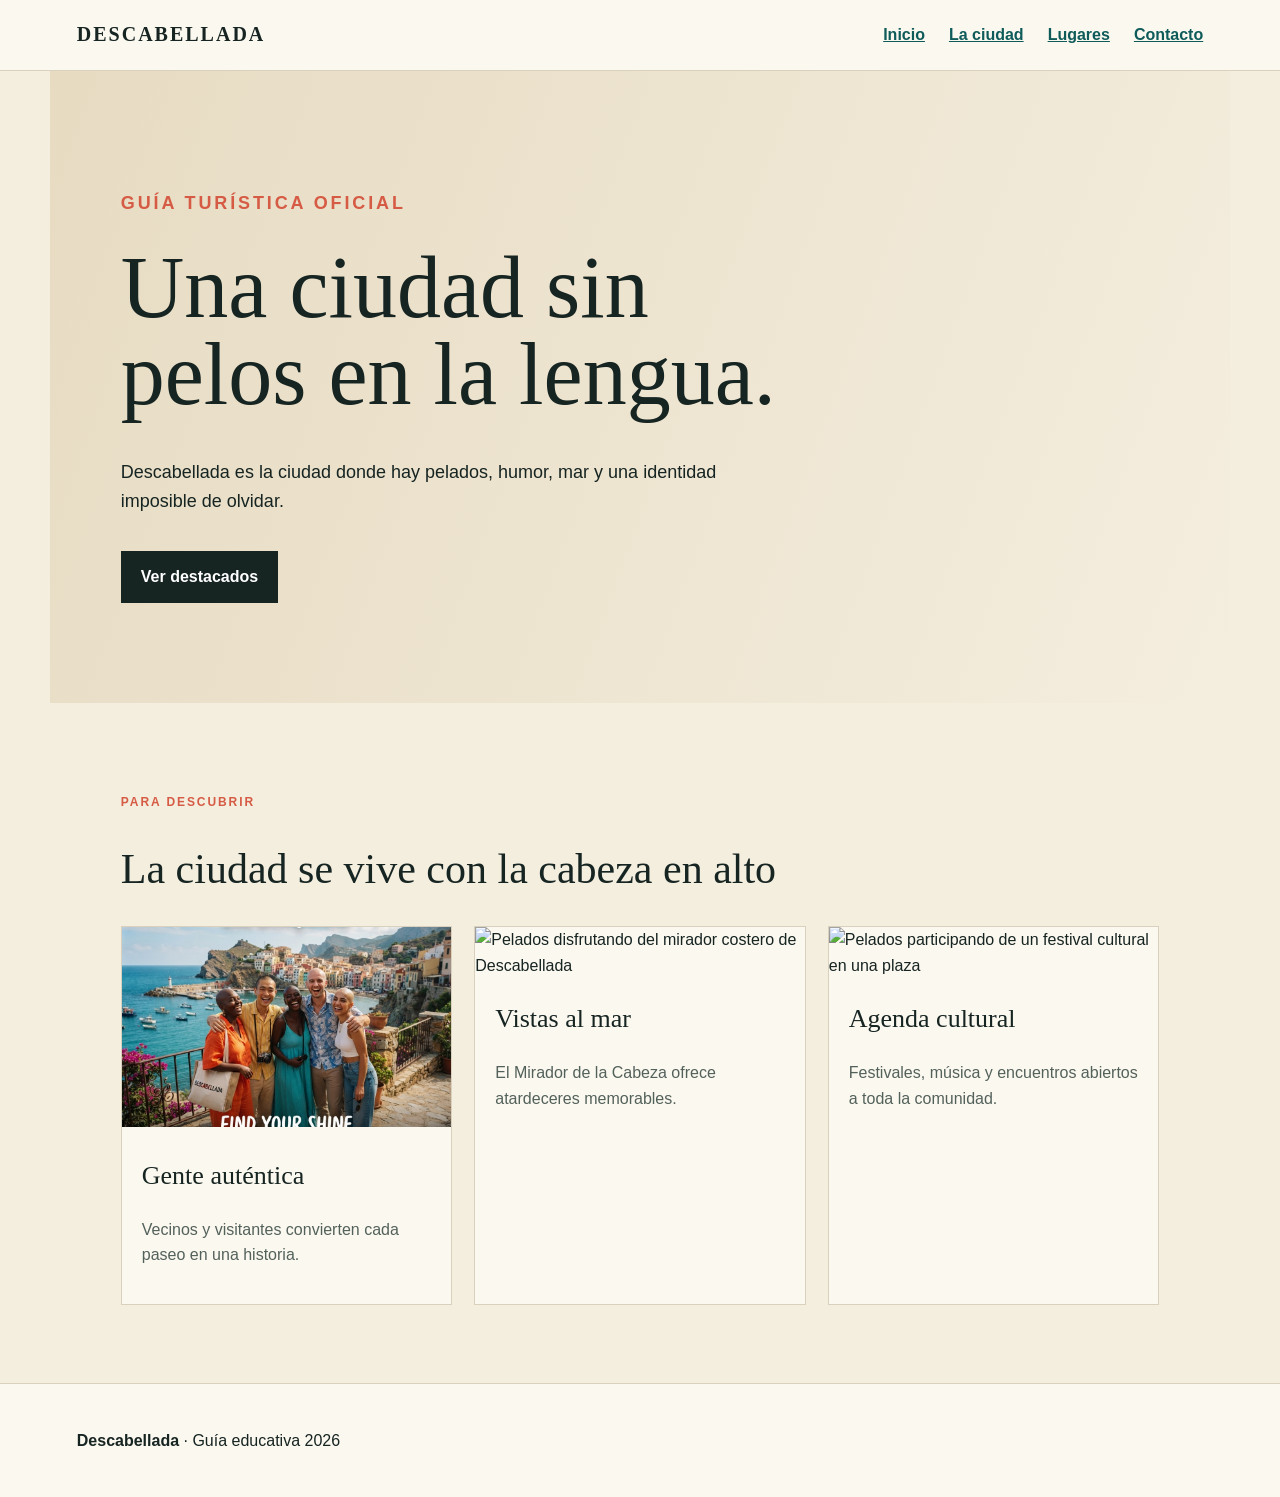
==== Nueva carpeta (4)/index.html @ 15f43d88 "Add files via upload" ====
<!DOCTYPE html>
<html lang="es">
<head>
  <meta charset="UTF-8">
  <meta name="viewport" content="width=device-width, initial-scale=1.0">
  <title>Descabellada | Inicio</title>
  <link rel="stylesheet" href="CSS/styles.css">
</head>
<body>
  <header>
    <a class="brand" href="index.html">DESCABELLADA</a>
    <nav aria-label="Navegación principal">
      <a href="index.html">Inicio</a>
      <a href="ciudad.html">La ciudad</a>
      <a href="lugares.html">Lugares</a>
      <a href="contacto.html">Contacto</a>
    </nav>
  </header>
  <main>
    <section class="hero">
      <p class="eyebrow">Guía turística oficial</p>
      <h1>Una ciudad sin pelos en la lengua.</h1>
      <p>Descabellada es la ciudad donde hay pelados, humor, mar y una identidad imposible de olvidar.</p>
      <a class="button" href="#destacados">Ver destacados</a>
    </section>
    <section id="destacados" class="section">
      <p class="eyebrow">Para descubrir</p>
      <h2>La ciudad se vive con la cabeza en alto</h2>
      <div class="grid">
        <article>
          <img src="IMG/pelados-descabellada.png" alt="Grupo de pelados jóvenes celebrando en Descabellada">
          <h3>Gente auténtica</h3>
          <p>Vecinos y visitantes convierten cada paseo en una historia.</p>
        </article>
        <article>
          <img src="IMG/mirador-descabellada.png" alt="Pelados disfrutando del mirador costero de Descabellada">
          <h3>Vistas al mar</h3>
          <p>El Mirador de la Cabeza ofrece atardeceres memorables.</p>
        </article>
        <article>
          <img src="IMG/plaza-descabellada.png" alt="Pelados participando de un festival cultural en una plaza">
          <h3>Agenda cultural</h3>
          <p>Festivales, música y encuentros abiertos a toda la comunidad.</p>
        </article>
      </div>
    </section>
  </main>
  <footer>
    <p><strong>Descabellada</strong> · Guía educativa 2026</p>
  </footer>
</body>
</html>
---- Nueva carpeta (4)/CSS/styles.css ----
:root {
  --ink: #162422;
  --sea: #0e5b5a;
  --coral: #d65b45;
  --sand: #f4eedf;
  --line: #d9d0bd;
}

* {
  box-sizing: border-box;
}

body {
  margin: 0;
  background: var(--sand);
  color: var(--ink);
  font-family: Arial, sans-serif;
  line-height: 1.6;
}

header {
  display: flex;
  justify-content: space-between;
  align-items: center;
  gap: 24px;
  padding: 22px 6%;
  border-bottom: 1px solid var(--line);
  background: #fbf8ef;
}

.brand {
  color: var(--ink);
  font: 700 20px Georgia, serif;
  letter-spacing: .1em;
  text-decoration: none;
}

nav {
  display: flex;
  flex-wrap: wrap;
  gap: 24px;
}

nav a,
footer a,
a {
  color: var(--sea);
  font-weight: 700;
}

main {
  max-width: 1180px;
  margin: auto;
}

.hero {
  display: flex;
  flex-direction: column;
  align-items: flex-start;
  justify-content: center;
  min-height: 440px;
  padding: 100px 6%;
  background: linear-gradient(110deg, #e7dbc2, #f4eedf);
}

.hero.compact {
  min-height: 320px;
}

.eyebrow {
  color: var(--coral);
  font-size: 12px;
  font-weight: 800;
  letter-spacing: .16em;
  text-transform: uppercase;
}

.hero h1 {
  max-width: 720px;
  margin: 10px 0 22px;
  font: 400 clamp(42px, 7vw, 88px) / .98 Georgia, serif;
}

.hero p {
  max-width: 600px;
  font-size: 18px;
}

.button {
  display: inline-block;
  margin-top: 18px;
  padding: 13px 20px;
  background: var(--ink);
  color: #fff;
  text-decoration: none;
}

.section {
  padding: 78px 6%;
}

.section h2 {
  font: 400 42px / 1.05 Georgia, serif;
}

.grid {
  display: grid;
  grid-template-columns: repeat(3, 1fr);
  gap: 22px;
}

.grid article {
  padding-bottom: 20px;
  border: 1px solid var(--line);
  background: #fbf8ef;
}

.grid article img {
  width: 100%;
  height: 200px;
  object-fit: cover;
}

.grid article h2,
.grid article h3,
.grid article p {
  margin-right: 20px;
  margin-left: 20px;
}

.grid article h3 {
  font: 400 26px Georgia, serif;
}

.grid article p {
  color: #53615b;
}

.two-col,
.callout,
.contact {
  display: grid;
  grid-template-columns: 1fr 1fr;
  align-items: center;
  gap: 60px;
}

.two-col img,
.callout img,
.contact img {
  width: 100%;
  max-height: 380px;
  object-fit: cover;
}

.facts {
  background: #e8ddc6;
}

.facts dl {
  display: grid;
  grid-template-columns: 1fr 2fr;
  max-width: 500px;
}

.facts dt,
.facts dd {
  padding: 10px 0;
  border-bottom: 1px solid var(--line);
}

.facts dt {
  font-weight: 700;
}

.facts dd {
  margin: 0;
}

.callout {
  border-top: 1px solid var(--line);
}

address {
  margin: 24px 0;
  font-style: normal;
}

footer {
  padding: 28px 6%;
  border-top: 1px solid var(--line);
  background: #fbf8ef;
}

@media (max-width: 760px) {
  header,
  .two-col,
  .callout,
  .contact {
    align-items: flex-start;
    flex-direction: column;
    grid-template-columns: 1fr;
  }

  .grid {
    grid-template-columns: 1fr;
  }

  nav {
    gap: 12px;
  }
}
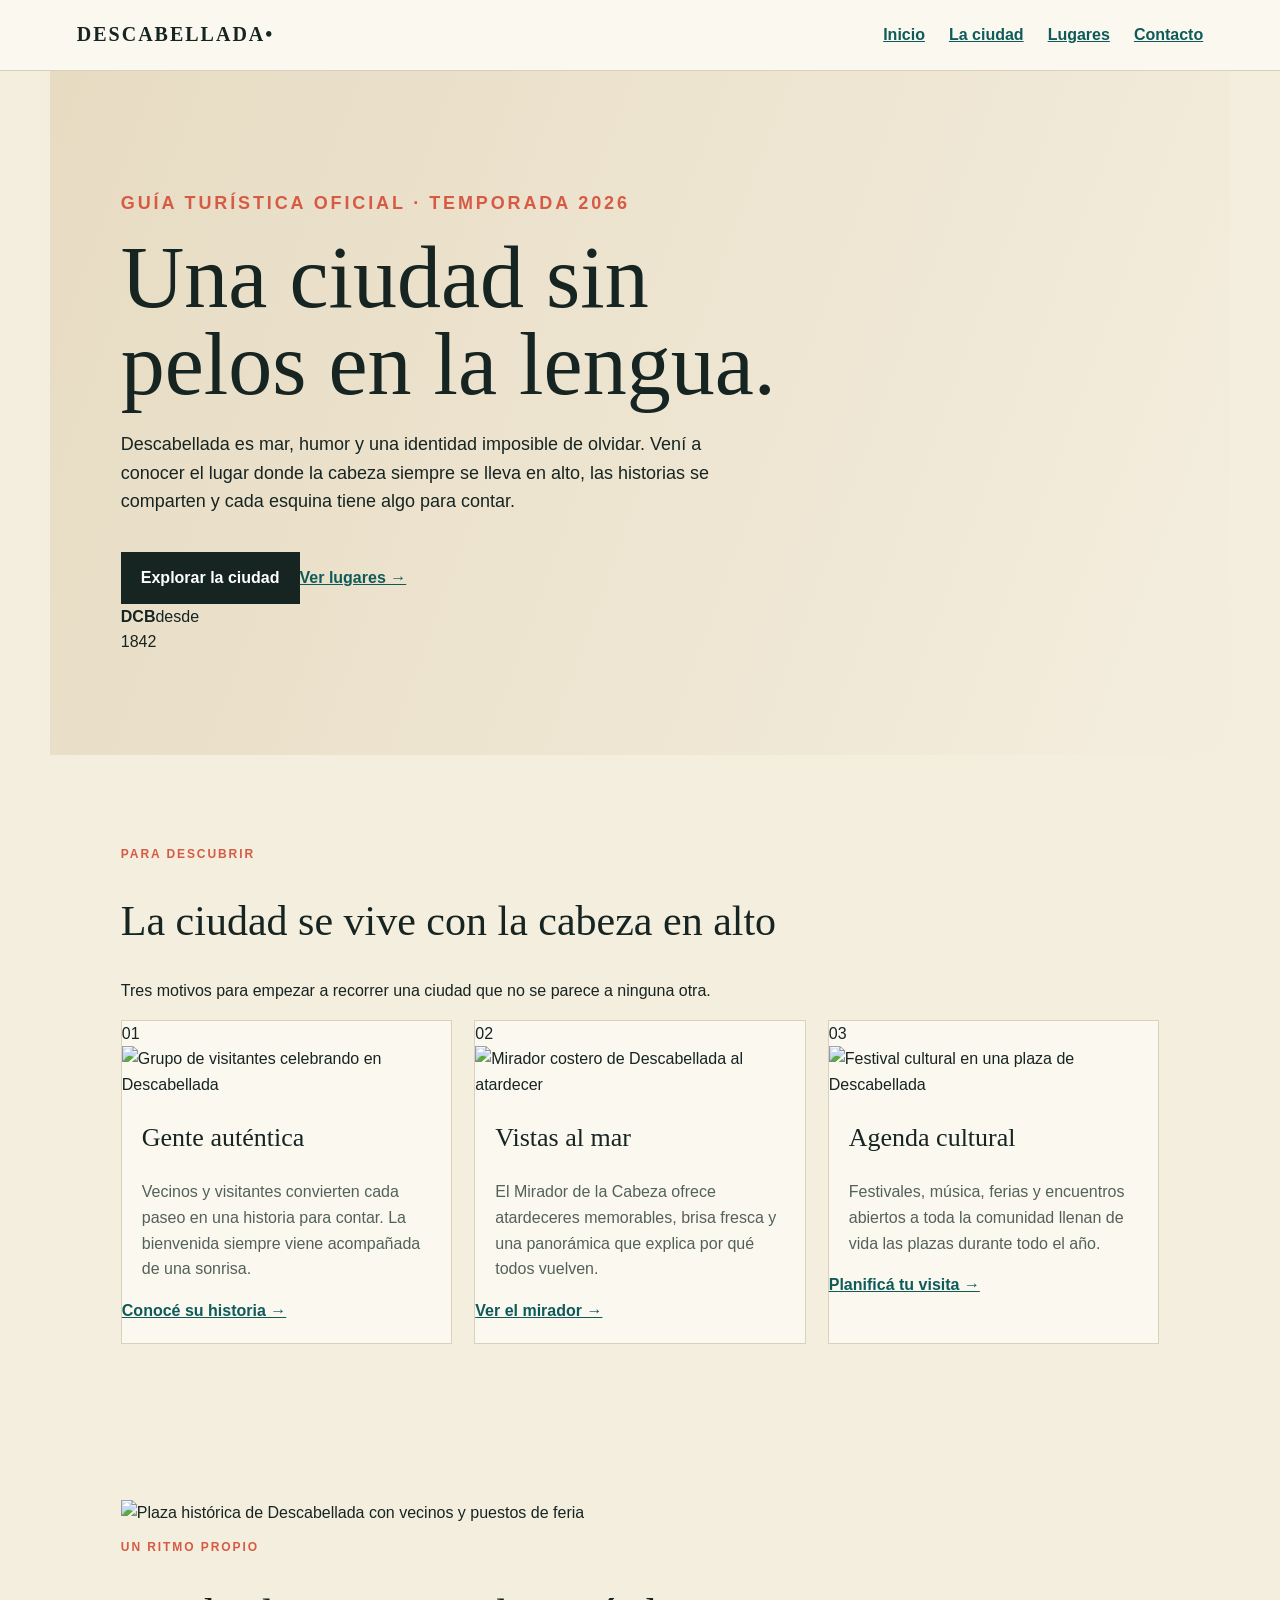
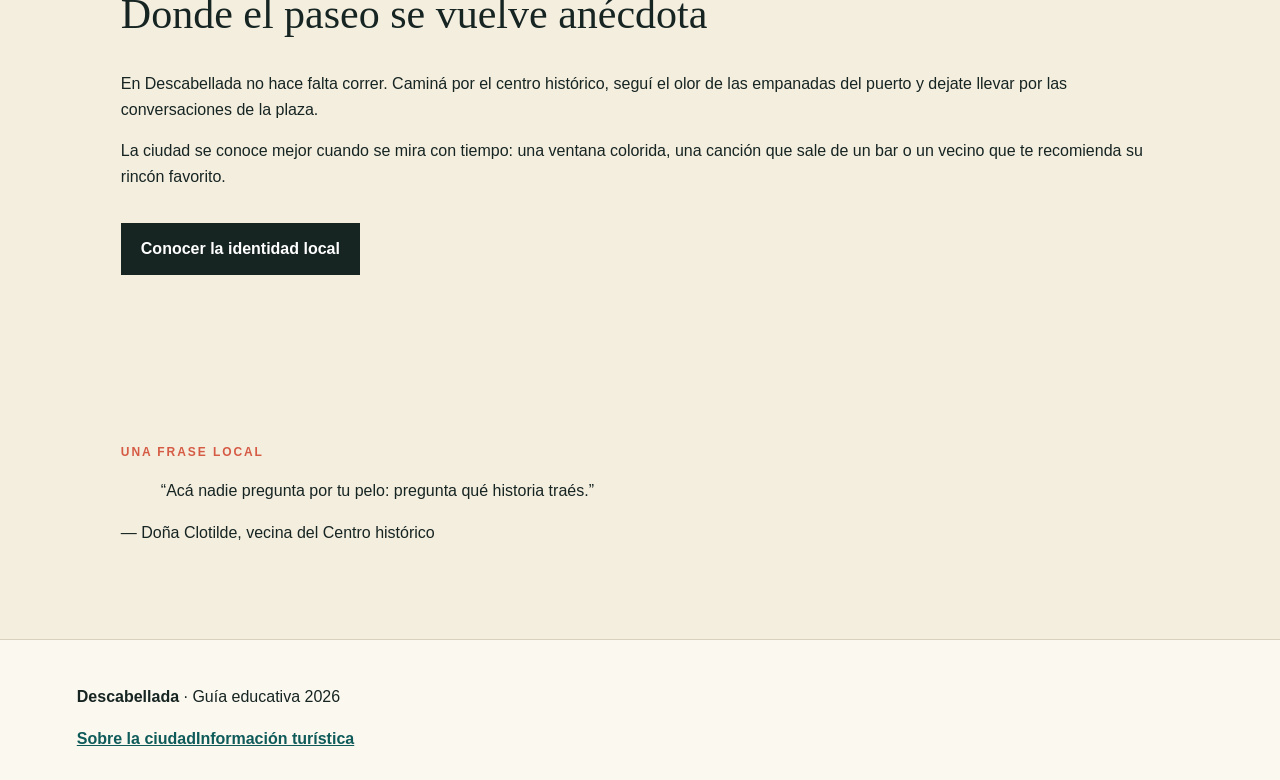
==== commit 4bc6df16: "cambie la estructura" ====
--- a/Nueva carpeta (4)/index.html
+++ b/Nueva carpeta (4)/index.html
@@ -1,52 +1,133 @@
 <!DOCTYPE html>
 <html lang="es">
-<head>
-  <meta charset="UTF-8">
-  <meta name="viewport" content="width=device-width, initial-scale=1.0">
-  <title>Descabellada | Inicio</title>
-  <link rel="stylesheet" href="CSS/styles.css">
-</head>
-<body>
-  <header>
-    <a class="brand" href="index.html">DESCABELLADA</a>
-    <nav aria-label="Navegación principal">
-      <a href="index.html">Inicio</a>
-      <a href="ciudad.html">La ciudad</a>
-      <a href="lugares.html">Lugares</a>
-      <a href="contacto.html">Contacto</a>
-    </nav>
-  </header>
-  <main>
-    <section class="hero">
-      <p class="eyebrow">Guía turística oficial</p>
-      <h1>Una ciudad sin pelos en la lengua.</h1>
-      <p>Descabellada es la ciudad donde hay pelados, humor, mar y una identidad imposible de olvidar.</p>
-      <a class="button" href="#destacados">Ver destacados</a>
-    </section>
-    <section id="destacados" class="section">
-      <p class="eyebrow">Para descubrir</p>
-      <h2>La ciudad se vive con la cabeza en alto</h2>
-      <div class="grid">
-        <article>
-          <img src="IMG/pelados-descabellada.png" alt="Grupo de pelados jóvenes celebrando en Descabellada">
-          <h3>Gente auténtica</h3>
-          <p>Vecinos y visitantes convierten cada paseo en una historia.</p>
-        </article>
-        <article>
-          <img src="IMG/mirador-descabellada.png" alt="Pelados disfrutando del mirador costero de Descabellada">
-          <h3>Vistas al mar</h3>
-          <p>El Mirador de la Cabeza ofrece atardeceres memorables.</p>
-        </article>
-        <article>
-          <img src="IMG/plaza-descabellada.png" alt="Pelados participando de un festival cultural en una plaza">
-          <h3>Agenda cultural</h3>
-          <p>Festivales, música y encuentros abiertos a toda la comunidad.</p>
-        </article>
+  <head>
+    <meta charset="UTF-8" />
+    <meta name="viewport" content="width=device-width, initial-scale=1.0" />
+    <meta
+      name="description"
+      content="Guía turística de Descabellada: una ciudad costera con humor, mar y mucha personalidad."
+    />
+    <title>Descabellada | Inicio</title>
+    <link rel="stylesheet" href="CSS/styles.css" />
+  </head>
+  <body>
+    <header>
+      <a class="brand" href="index.html">DESCABELLADA<span>•</span></a>
+      <nav aria-label="Navegación principal">
+        <a class="active" href="index.html">Inicio</a
+        ><a href="ciudad.html">La ciudad</a><a href="lugares.html">Lugares</a
+        ><a href="contacto.html">Contacto</a>
+      </nav>
+    </header>
+    <main>
+      <section class="hero home-hero">
+        <div class="hero-copy">
+          <p class="eyebrow">Guía turística oficial · Temporada 2026</p>
+          <h1>Una ciudad sin pelos en la lengua.</h1>
+          <p>
+            Descabellada es mar, humor y una identidad imposible de olvidar.
+            Vení a conocer el lugar donde la cabeza siempre se lleva en alto,
+            las historias se comparten y cada esquina tiene algo para contar.
+          </p>
+          <div class="hero-actions">
+            <a class="button" href="#destacados">Explorar la ciudad</a
+            ><a class="text-link" href="lugares.html">Ver lugares →</a>
+          </div>
+        </div>
+        <div class="hero-stamp" aria-label="Sello de la ciudad">
+          <strong>DCB</strong><span>desde<br />1842</span>
+        </div>
+      </section>
+      <section id="destacados" class="section intro-section">
+        <div class="section-heading">
+          <div>
+            <p class="eyebrow">Para descubrir</p>
+            <h2>La ciudad se vive con la cabeza en alto</h2>
+          </div>
+          <p class="section-note">
+            Tres motivos para empezar a recorrer una ciudad que no se parece a
+            ninguna otra.
+          </p>
+        </div>
+        <div class="grid feature-grid">
+          <article>
+            <div class="card-number">01</div>
+            <img
+              src="IMG/base.jpg"
+              alt="Grupo de visitantes celebrando en Descabellada"
+            />
+            <h3>Gente auténtica</h3>
+            <p>
+              Vecinos y visitantes convierten cada paseo en una historia para
+              contar. La bienvenida siempre viene acompañada de una sonrisa.
+            </p>
+            <a class="card-link" href="ciudad.html">Conocé su historia →</a>
+          </article>
+          <article>
+            <div class="card-number">02</div>
+            <img
+              src="IMG/mirador.png"
+              alt="Mirador costero de Descabellada al atardecer"
+            />
+            <h3>Vistas al mar</h3>
+            <p>
+              El Mirador de la Cabeza ofrece atardeceres memorables, brisa
+              fresca y una panorámica que explica por qué todos vuelven.
+            </p>
+            <a class="card-link" href="lugares.html">Ver el mirador →</a>
+          </article>
+          <article>
+            <div class="card-number">03</div>
+            <img
+              src="IMG/festival.png"
+              alt="Festival cultural en una plaza de Descabellada"
+            />
+            <h3>Agenda cultural</h3>
+            <p>
+              Festivales, música, ferias y encuentros abiertos a toda la
+              comunidad llenan de vida las plazas durante todo el año.
+            </p>
+            <a class="card-link" href="contacto.html">Planificá tu visita →</a>
+          </article>
+        </div>
+      </section>
+      <section class="section photo-story">
+        <div class="photo-story-main">
+          <img
+            src="IMG/plaza.png"
+            alt="Plaza histórica de Descabellada con vecinos y puestos de feria"
+          />
+        </div>
+        <div>
+          <p class="eyebrow">Un ritmo propio</p>
+          <h2>Donde el paseo se vuelve anécdota</h2>
+          <p>
+            En Descabellada no hace falta correr. Caminá por el centro
+            histórico, seguí el olor de las empanadas del puerto y dejate llevar
+            por las conversaciones de la plaza.
+          </p>
+          <p>
+            La ciudad se conoce mejor cuando se mira con tiempo: una ventana
+            colorida, una canción que sale de un bar o un vecino que te
+            recomienda su rincón favorito.
+          </p>
+          <a class="button" href="ciudad.html">Conocer la identidad local</a>
+        </div>
+      </section>
+      <section class="section quote-section">
+        <p class="eyebrow">Una frase local</p>
+        <blockquote>
+          “Acá nadie pregunta por tu pelo: pregunta qué historia traés.”
+        </blockquote>
+        <p class="quote-author">— Doña Clotilde, vecina del Centro histórico</p>
+      </section>
+    </main>
+    <footer>
+      <p><strong>Descabellada</strong> · Guía educativa 2026</p>
+      <div>
+        <a href="ciudad.html">Sobre la ciudad</a
+        ><a href="contacto.html">Información turística</a>
       </div>
-    </section>
-  </main>
-  <footer>
-    <p><strong>Descabellada</strong> · Guía educativa 2026</p>
-  </footer>
-</body>
+    </footer>
+  </body>
 </html>
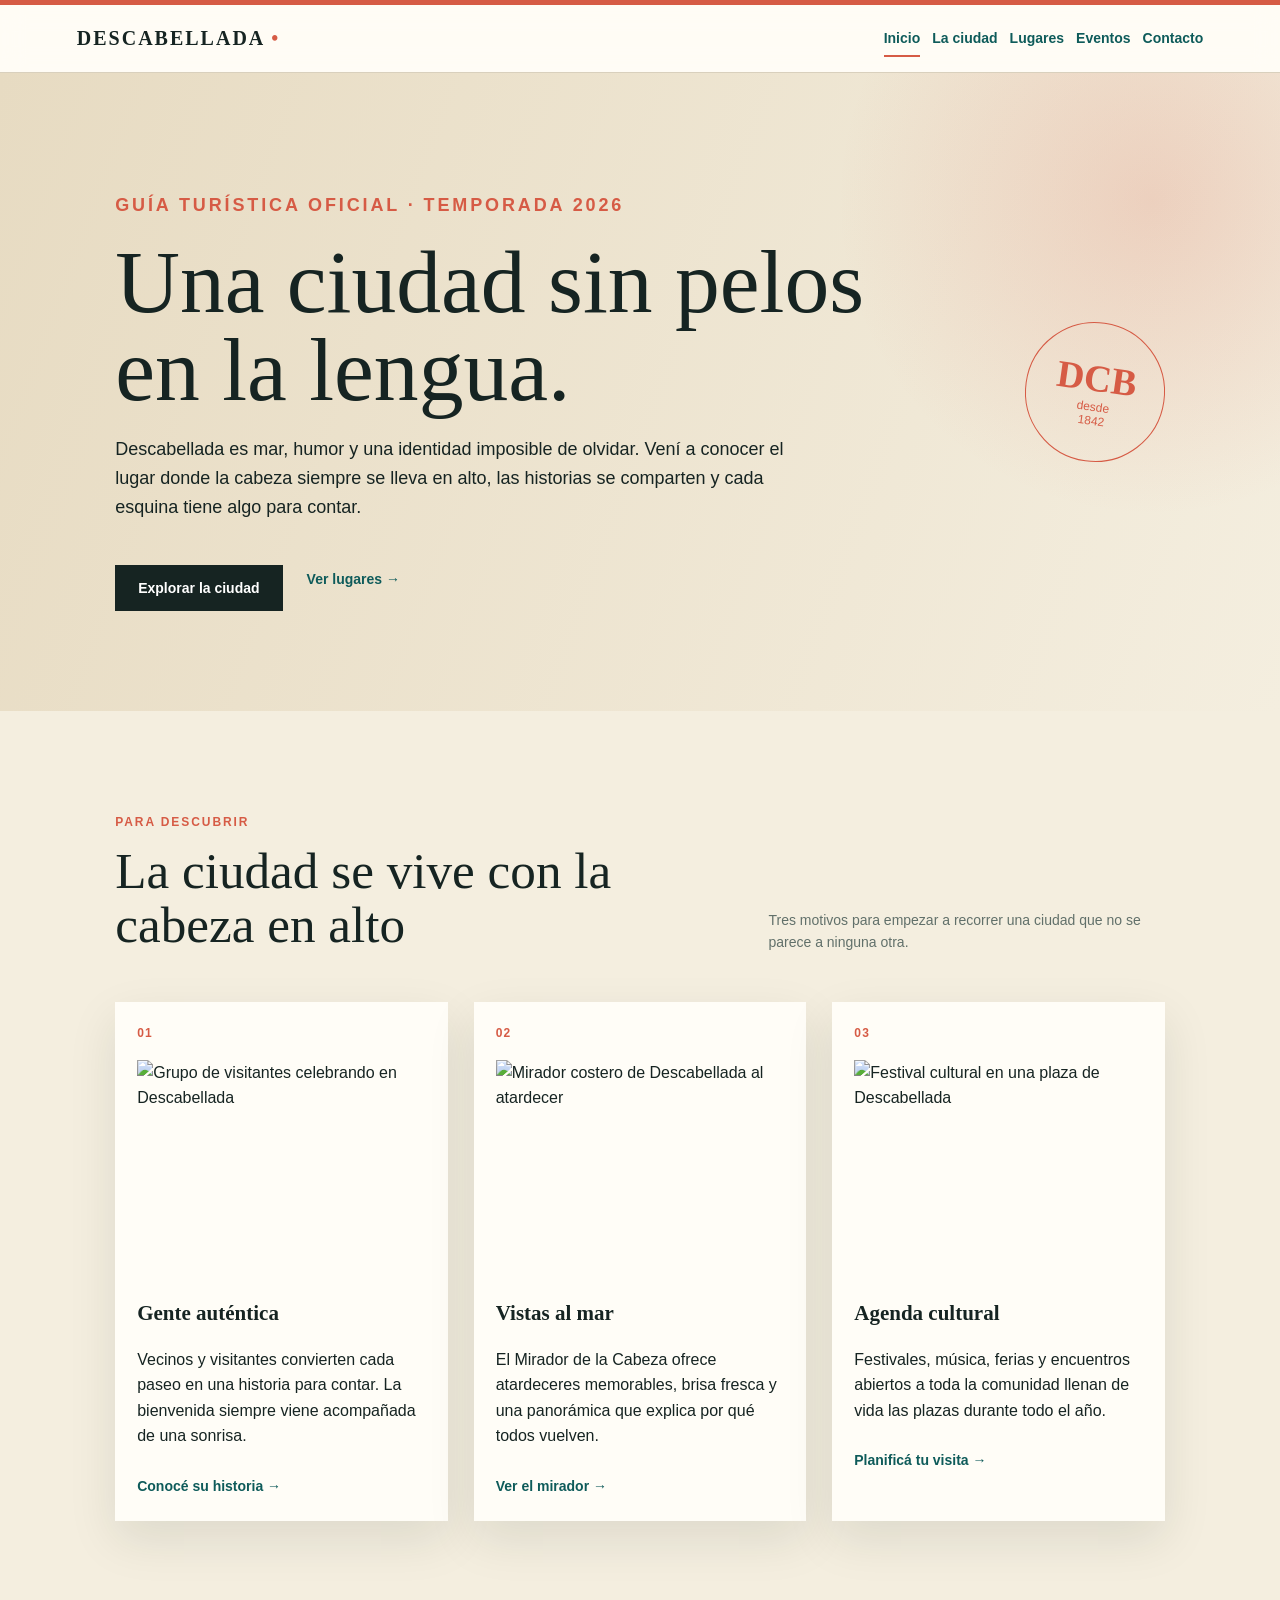
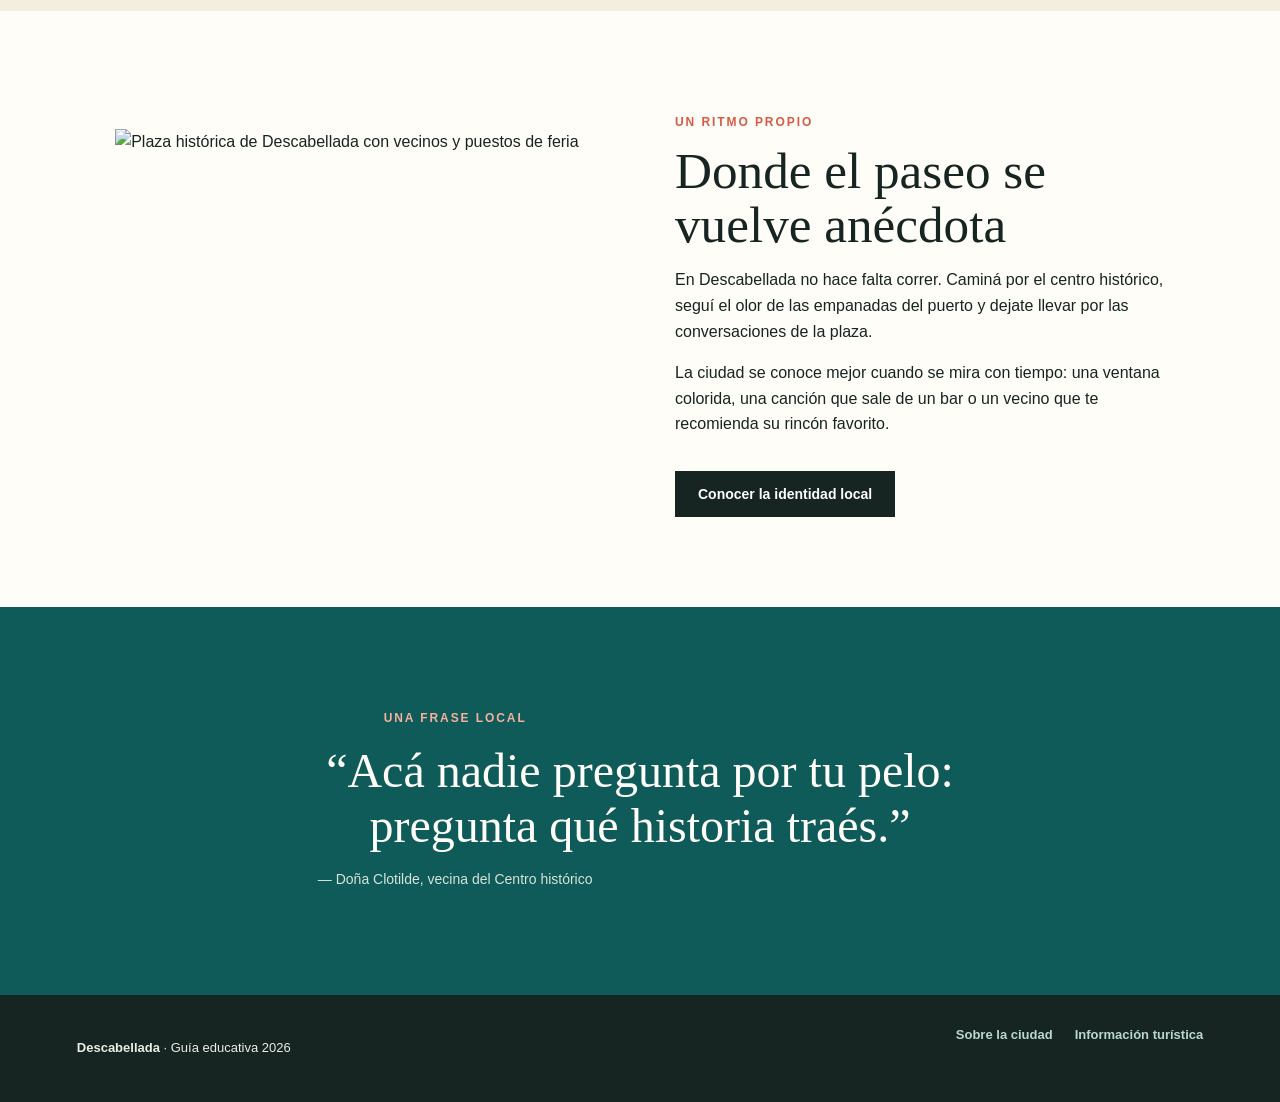
==== commit 36487d7b: "Fix stylesheet link path in index.html" ====
--- a/Nueva carpeta (4)/index.html
+++ b/Nueva carpeta (4)/index.html
@@ -8,14 +8,14 @@
       content="Guía turística de Descabellada: una ciudad costera con humor, mar y mucha personalidad."
     />
     <title>Descabellada | Inicio</title>
-    <link rel="stylesheet" href="CSS/styles.css" />
+    <link rel="stylesheet" href="./CSS/styles.css" />
   </head>
   <body>
     <header>
       <a class="brand" href="index.html">DESCABELLADA<span>•</span></a>
       <nav aria-label="Navegación principal">
         <a class="active" href="index.html">Inicio</a
-        ><a href="ciudad.html">La ciudad</a><a href="lugares.html">Lugares</a
+        ><a href="ciudad.html">La ciudad</a><a href="lugares.html">Lugares</a><a href="eventos.html">Eventos</a
         ><a href="contacto.html">Contacto</a>
       </nav>
     </header>
--- a/Nueva carpeta (4)/CSS/styles.css
+++ b/Nueva carpeta (4)/CSS/styles.css
@@ -3,13 +3,17 @@
   --sea: #0e5b5a;
   --coral: #d65b45;
   --sand: #f4eedf;
+  --paper: #fffdf7;
   --line: #d9d0bd;
-}
-
+  --muted: #61706a;
+  --shadow: 0 18px 45px rgba(22, 36, 34, 0.1);
+}
 * {
   box-sizing: border-box;
 }
-
+html {
+  scroll-behavior: smooth;
+}
 body {
   margin: 0;
   background: var(--sand);
@@ -17,7 +21,12 @@
   font-family: Arial, sans-serif;
   line-height: 1.6;
 }
-
+body:before {
+  content: "";
+  display: block;
+  height: 5px;
+  background: var(--coral);
+}
 header {
   display: flex;
   justify-content: space-between;
@@ -25,186 +34,571 @@
   gap: 24px;
   padding: 22px 6%;
   border-bottom: 1px solid var(--line);
-  background: #fbf8ef;
-}
-
+  background: rgba(255, 253, 247, 0.94);
+  position: sticky;
+  top: 0;
+  z-index: 5;
+  backdrop-filter: blur(12px);
+}
 .brand {
   color: var(--ink);
-  font: 700 20px Georgia, serif;
-  letter-spacing: .1em;
+  font:
+    700 20px Georgia,
+    serif;
+  letter-spacing: 0.1em;
   text-decoration: none;
 }
-
+.brand span {
+  color: var(--coral);
+  margin-left: 6px;
+}
 nav {
   display: flex;
   flex-wrap: wrap;
   gap: 24px;
 }
-
 nav a,
 footer a,
 a {
   color: var(--sea);
   font-weight: 700;
-}
-
+  text-decoration: none;
+}
+nav a {
+  font-size: 14px;
+  position: relative;
+}
+nav a:after {
+  content: "";
+  height: 2px;
+  background: var(--coral);
+  position: absolute;
+  left: 0;
+  right: 100%;
+  bottom: -7px;
+  transition: right 0.2s;
+}
+nav a:hover:after,
+nav a.active:after {
+  right: 0;
+}
 main {
-  max-width: 1180px;
+  max-width: 1280px;
   margin: auto;
 }
-
 .hero {
   display: flex;
-  flex-direction: column;
-  align-items: flex-start;
-  justify-content: center;
-  min-height: 440px;
-  padding: 100px 6%;
-  background: linear-gradient(110deg, #e7dbc2, #f4eedf);
-}
-
+  align-items: center;
+  justify-content: space-between;
+  gap: 50px;
+  min-height: 500px;
+  padding: 100px 9%;
+  background:
+    radial-gradient(
+      circle at 90% 20%,
+      rgba(214, 91, 69, 0.18),
+      transparent 25%
+    ),
+    linear-gradient(110deg, #e7dbc2, #f4eedf);
+}
 .hero.compact {
-  min-height: 320px;
-}
-
+  min-height: 350px;
+}
+.hero-copy {
+  max-width: 760px;
+}
 .eyebrow {
   color: var(--coral);
   font-size: 12px;
   font-weight: 800;
-  letter-spacing: .16em;
+  letter-spacing: 0.16em;
   text-transform: uppercase;
 }
-
 .hero h1 {
-  max-width: 720px;
+  max-width: 780px;
   margin: 10px 0 22px;
-  font: 400 clamp(42px, 7vw, 88px) / .98 Georgia, serif;
-}
-
+  font:
+    400 clamp(46px, 7vw, 92px)/0.98 Georgia,
+    serif;
+}
 .hero p {
-  max-width: 600px;
+  max-width: 680px;
   font-size: 18px;
 }
-
+.hero-actions {
+  display: flex;
+  align-items: center;
+  gap: 24px;
+  margin-top: 25px;
+}
 .button {
   display: inline-block;
   margin-top: 18px;
-  padding: 13px 20px;
+  padding: 14px 22px;
   background: var(--ink);
   color: #fff;
+  border: 1px solid var(--ink);
+  font:
+    700 14px Arial,
+    sans-serif;
   text-decoration: none;
-}
-
+  cursor: pointer;
+  transition:
+    transform 0.2s,
+    background 0.2s;
+}
+.button:hover {
+  background: var(--sea);
+  transform: translateY(-2px);
+}
+.text-link {
+  font-size: 14px;
+}
+.hero-stamp {
+  width: 140px;
+  height: 140px;
+  display: flex;
+  flex-direction: column;
+  align-items: center;
+  justify-content: center;
+  border: 1px solid var(--coral);
+  border-radius: 50%;
+  color: var(--coral);
+  transform: rotate(8deg);
+  flex: none;
+}
+.hero-stamp strong {
+  font:
+    700 38px Georgia,
+    serif;
+}
+.hero-stamp span {
+  text-align: center;
+  font-size: 12px;
+  line-height: 1.2;
+}
 .section {
-  padding: 78px 6%;
-}
-
+  padding: 90px 9%;
+}
+.section-heading {
+  display: flex;
+  align-items: end;
+  justify-content: space-between;
+  gap: 40px;
+  margin-bottom: 35px;
+}
 .section h2 {
-  font: 400 42px / 1.05 Georgia, serif;
-}
-
+  margin: 8px 0 16px;
+  font:
+    400 clamp(32px, 4vw, 54px)/1.05 Georgia,
+    serif;
+}
+.section h3 {
+  font:
+    700 21px Georgia,
+    serif;
+}
+.section p {
+  max-width: 680px;
+}
+.section-note {
+  max-width: 320px;
+  color: var(--muted);
+  font-size: 14px;
+}
 .grid {
   display: grid;
+  gap: 26px;
+}
+.feature-grid,
+.places-grid {
   grid-template-columns: repeat(3, 1fr);
-  gap: 22px;
-}
-
-.grid article {
-  padding-bottom: 20px;
+}
+article {
+  background: var(--paper);
+  padding: 22px;
+  box-shadow: var(--shadow);
+}
+article img,
+.photo-story img,
+.callout img,
+.mini-gallery img,
+.gallery-strip img {
+  display: block;
+  width: 100%;
+  height: 220px;
+  object-fit: cover;
+}
+article img {
+  margin: 16px 0 20px;
+}
+.card-number {
+  color: var(--coral);
+  font-size: 12px;
+  font-weight: 800;
+  letter-spacing: 0.1em;
+}
+.card-link {
+  display: inline-block;
+  margin-top: 10px;
+  font-size: 14px;
+}
+.tag {
+  display: inline-block;
+  margin-top: 10px;
+  padding: 5px 10px;
   border: 1px solid var(--line);
-  background: #fbf8ef;
-}
-
-.grid article img {
-  width: 100%;
-  height: 200px;
-  object-fit: cover;
-}
-
-.grid article h2,
-.grid article h3,
-.grid article p {
-  margin-right: 20px;
-  margin-left: 20px;
-}
-
-.grid article h3 {
-  font: 400 26px Georgia, serif;
-}
-
-.grid article p {
-  color: #53615b;
-}
-
+  color: var(--sea);
+  font-size: 12px;
+  font-weight: 700;
+}
+.quote-section {
+  background: var(--sea);
+  color: var(--paper);
+  text-align: center;
+}
+.quote-section .eyebrow {
+  color: #f5b09e;
+}
+.quote-section blockquote {
+  max-width: 800px;
+  margin: 15px auto;
+  font:
+    400 clamp(27px, 4vw, 48px)/1.15 Georgia,
+    serif;
+}
+.quote-author {
+  color: #d7e2d9;
+  font-size: 14px;
+}
 .two-col,
-.callout,
+.photo-story,
+.mini-gallery,
+.callout {
+  display: grid;
+  grid-template-columns: 1fr 1fr;
+  align-items: center;
+  gap: 70px;
+}
+.two-col img,
+.callout img {
+  box-shadow: var(--shadow);
+}
+.check-list {
+  padding: 0;
+  list-style: none;
+}
+.check-list li {
+  margin: 12px 0;
+  padding-left: 28px;
+  position: relative;
+}
+.check-list li:before {
+  content: "✓";
+  position: absolute;
+  left: 0;
+  color: var(--coral);
+  font-weight: bold;
+}
+.facts {
+  background: var(--paper);
+}
+.facts dl {
+  display: grid;
+  grid-template-columns: repeat(4, 1fr);
+  gap: 1px;
+  margin: 0;
+  border-top: 1px solid var(--line);
+  border-bottom: 1px solid var(--line);
+}
+.facts dt,
+.facts dd {
+  margin: 0;
+  padding: 20px 10px;
+}
+.facts dt {
+  color: var(--muted);
+  font-size: 13px;
+}
+.facts dd {
+  font:
+    700 20px Georgia,
+    serif;
+}
+.callout {
+  background: #ead8c4;
+}
+.callout img {
+  height: 300px;
+}
+.photo-story {
+  background: var(--paper);
+}
+.photo-story-main img {
+  height: 360px;
+}
+.gallery-strip {
+  display: grid;
+  grid-template-columns: repeat(3, 1fr);
+  gap: 18px;
+  background: #ead8c4;
+}
+.gallery-strip div {
+  position: relative;
+}
+.gallery-strip img {
+  height: 240px;
+}
+.gallery-strip span {
+  position: absolute;
+  bottom: 14px;
+  left: 14px;
+  padding: 5px 9px;
+  background: var(--paper);
+  font-weight: 700;
+  font-size: 13px;
+}
+.mini-gallery {
+  background: var(--paper);
+}
+.mini-gallery img {
+  height: 300px;
+}
+.visit-tip {
+  display: flex;
+  align-items: center;
+  justify-content: space-between;
+  gap: 30px;
+  background: var(--coral);
+  color: #fff;
+}
+.visit-tip .eyebrow {
+  color: #ffe0d5;
+}
+.visit-tip h2 {
+  margin-bottom: 8px;
+}
+.visit-tip p {
+  max-width: 600px;
+}
+.visit-tip .button {
+  background: var(--paper);
+  border-color: var(--paper);
+  color: var(--ink);
+}
 .contact {
   display: grid;
   grid-template-columns: 1fr 1fr;
+  gap: 60px;
   align-items: center;
-  gap: 60px;
-}
-
-.two-col img,
-.callout img,
-.contact img {
+}
+.contact > img {
   width: 100%;
-  max-height: 380px;
+  height: 440px;
   object-fit: cover;
-}
-
-.facts {
-  background: #e8ddc6;
-}
-
-.facts dl {
+  box-shadow: var(--shadow);
+}
+.contact-card {
+  padding: 36px;
+  background: var(--paper);
+  box-shadow: var(--shadow);
+}
+address {
+  margin: 25px 0;
+  font-style: normal;
+}
+.contact-list {
+  border-top: 1px solid var(--line);
+  margin-top: 25px;
+}
+.contact-list p {
+  display: flex;
+  justify-content: space-between;
+  gap: 20px;
+  padding: 13px 0;
+  margin: 0;
+  border-bottom: 1px solid var(--line);
+  font-size: 14px;
+}
+.contact-list strong {
+  color: var(--muted);
+}
+.aura-section {
+  background: #ead8c4;
+}
+.aura-form {
+  max-width: 900px;
+  padding: 30px;
+  background: var(--paper);
+  box-shadow: var(--shadow);
+}
+.form-grid {
   display: grid;
-  grid-template-columns: 1fr 2fr;
-  max-width: 500px;
-}
-
-.facts dt,
-.facts dd {
-  padding: 10px 0;
-  border-bottom: 1px solid var(--line);
-}
-
-.facts dt {
+  grid-template-columns: 1fr 1fr;
+  gap: 20px;
+}
+.aura-form label {
+  display: block;
+  margin-bottom: 20px;
+  color: var(--ink);
   font-weight: 700;
-}
-
-.facts dd {
-  margin: 0;
-}
-
-.callout {
-  border-top: 1px solid var(--line);
-}
-
-address {
-  margin: 24px 0;
-  font-style: normal;
-}
-
+  font-size: 14px;
+}
+.aura-form input,
+.aura-form select,
+.aura-form textarea {
+  display: block;
+  width: 100%;
+  margin-top: 8px;
+  padding: 13px;
+  border: 1px solid var(--line);
+  background: #fff;
+  color: var(--ink);
+  font:
+    400 15px Arial,
+    sans-serif;
+}
+.aura-form textarea {
+  resize: vertical;
+}
+.aura-form input:focus,
+.aura-form select:focus,
+.aura-form textarea:focus {
+  outline: 2px solid var(--coral);
+  outline-offset: 2px;
+}
+.check-field {
+  display: flex !important;
+  align-items: flex-start;
+  gap: 10px;
+  font-weight: 400 !important;
+}
+.check-field input {
+  width: auto;
+  margin: 4px 0 0;
+}
+.check-field span {
+  max-width: 600px;
+}
+.faq {
+  background: var(--paper);
+}
+.faq-grid {
+  display: grid;
+  grid-template-columns: repeat(3, 1fr);
+  gap: 24px;
+}
+.faq-grid div {
+  border-top: 2px solid var(--coral);
+  padding-top: 12px;
+}
+.faq-grid h3 {
+  font-size: 18px;
+}
+.faq-grid p {
+  color: var(--muted);
+  font-size: 14px;
+}
 footer {
-  padding: 28px 6%;
-  border-top: 1px solid var(--line);
-  background: #fbf8ef;
-}
-
-@media (max-width: 760px) {
-  header,
+  display: flex;
+  justify-content: space-between;
+  gap: 24px;
+  padding: 30px 6%;
+  background: var(--ink);
+  color: #e9eee5;
+  font-size: 13px;
+}
+footer a {
+  margin-left: 22px;
+  color: #b8d8cc;
+}
+@media (max-width: 800px) {
+  header {
+    align-items: flex-start;
+    flex-direction: column;
+    padding: 18px 6%;
+  }
+  nav {
+    gap: 13px;
+  }
+  .hero {
+    min-height: 520px;
+    padding: 70px 7%;
+    align-items: flex-start;
+    flex-direction: column;
+  }
+  .hero.compact {
+    min-height: 330px;
+  }
+  .hero-stamp {
+    align-self: flex-end;
+  }
+  .section {
+    padding: 65px 7%;
+  }
+  .section-heading {
+    display: block;
+  }
+  .feature-grid,
+  .places-grid,
+  .facts dl,
+  .gallery-strip,
+  .faq-grid {
+    grid-template-columns: 1fr;
+  }
   .two-col,
+  .photo-story,
+  .mini-gallery,
   .callout,
   .contact {
+    grid-template-columns: 1fr;
+    gap: 30px;
+  }
+  .two-col img,
+  .contact > img {
+    order: -1;
+  }
+  .photo-story-main img,
+  .callout img,
+  .contact > img {
+    height: 270px;
+  }
+  .visit-tip {
+    display: block;
+  }
+  .form-grid {
+    grid-template-columns: 1fr;
+  }
+  footer {
+    flex-direction: column;
+  }
+  footer div {
+    display: flex;
+    gap: 18px;
+  }
+  footer a {
+    margin-left: 0;
+  }
+}
+@media (max-width: 480px) {
+  .hero h1 {
+    font-size: 48px;
+  }
+  .hero-actions {
     align-items: flex-start;
     flex-direction: column;
-    grid-template-columns: 1fr;
-  }
+    gap: 4px;
+  }
+  .section h2 {
+    font-size: 36px;
+  }
+  .contact-list p {
+    align-items: flex-start;
+    flex-direction: column;
+    gap: 2px;
+  }
+}
 
-  .grid {
-    grid-template-columns: 1fr;
-  }
 
   nav {
     gap: 12px;
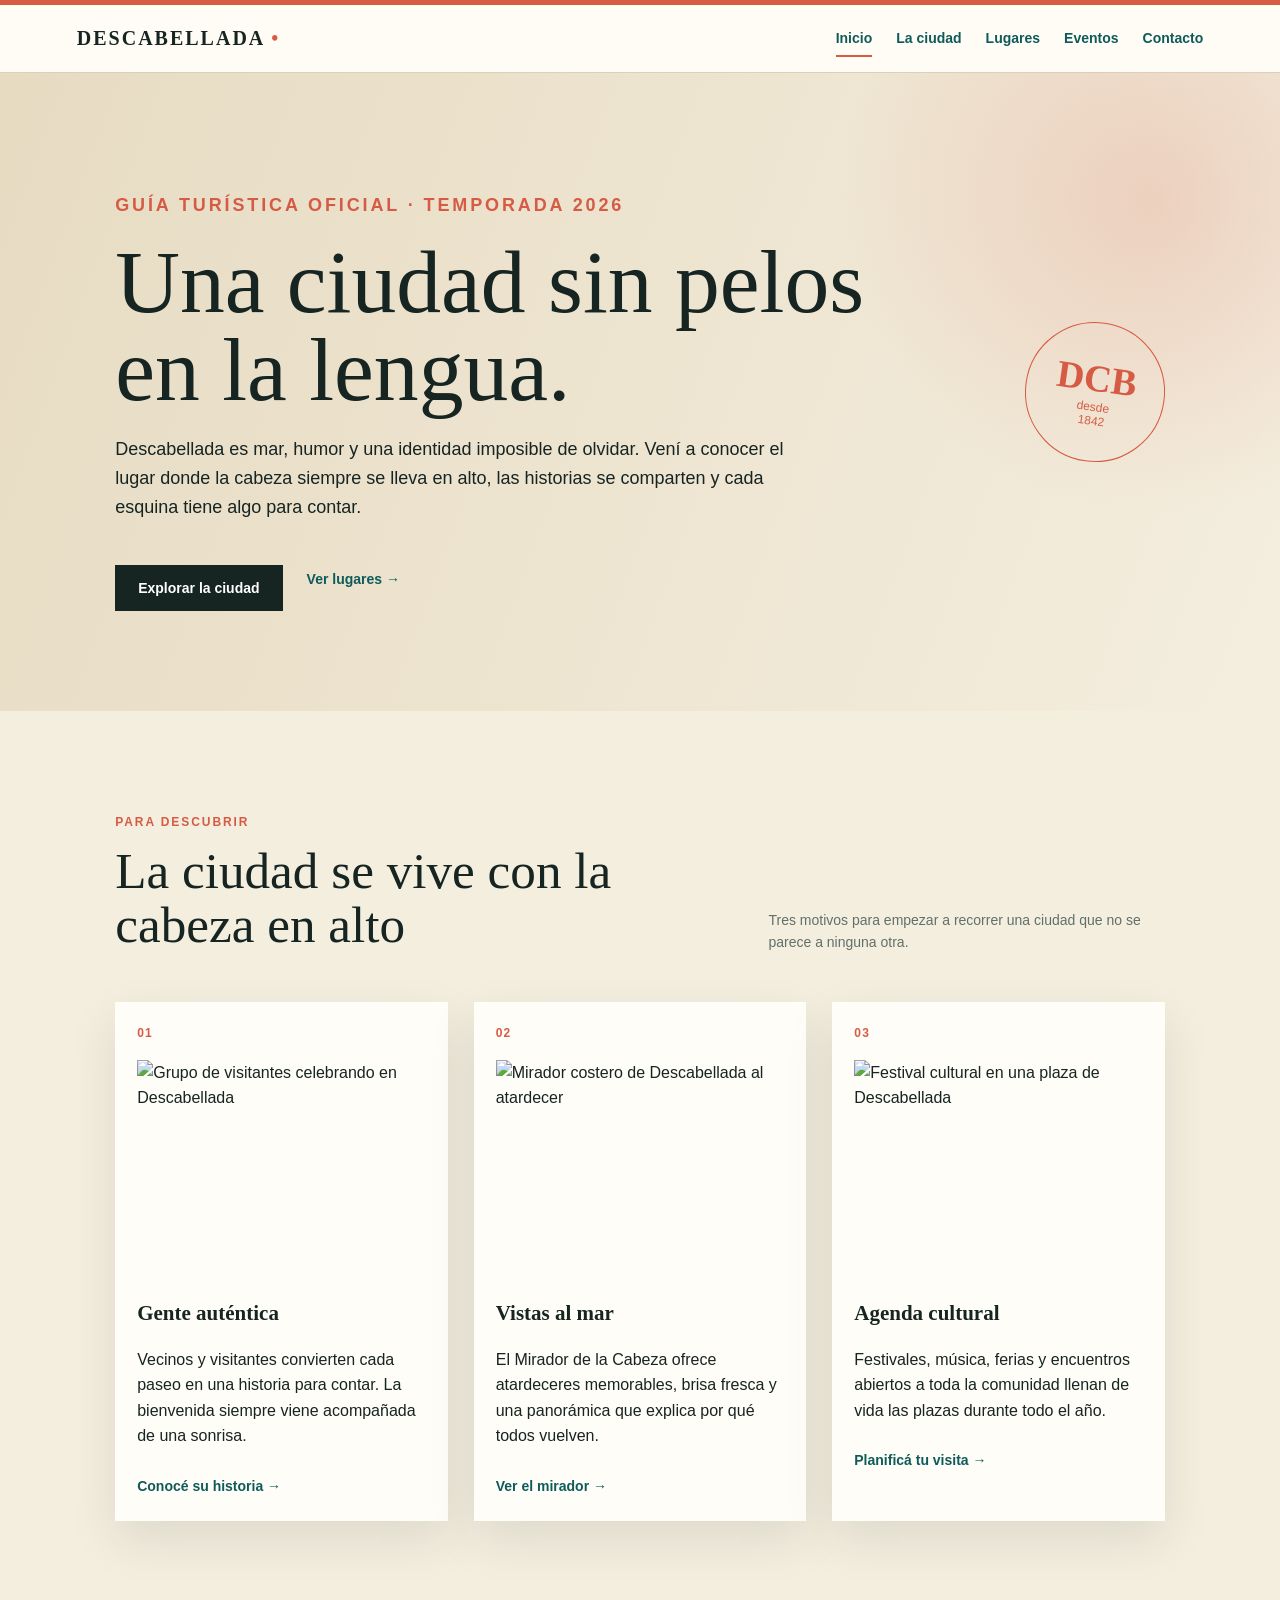
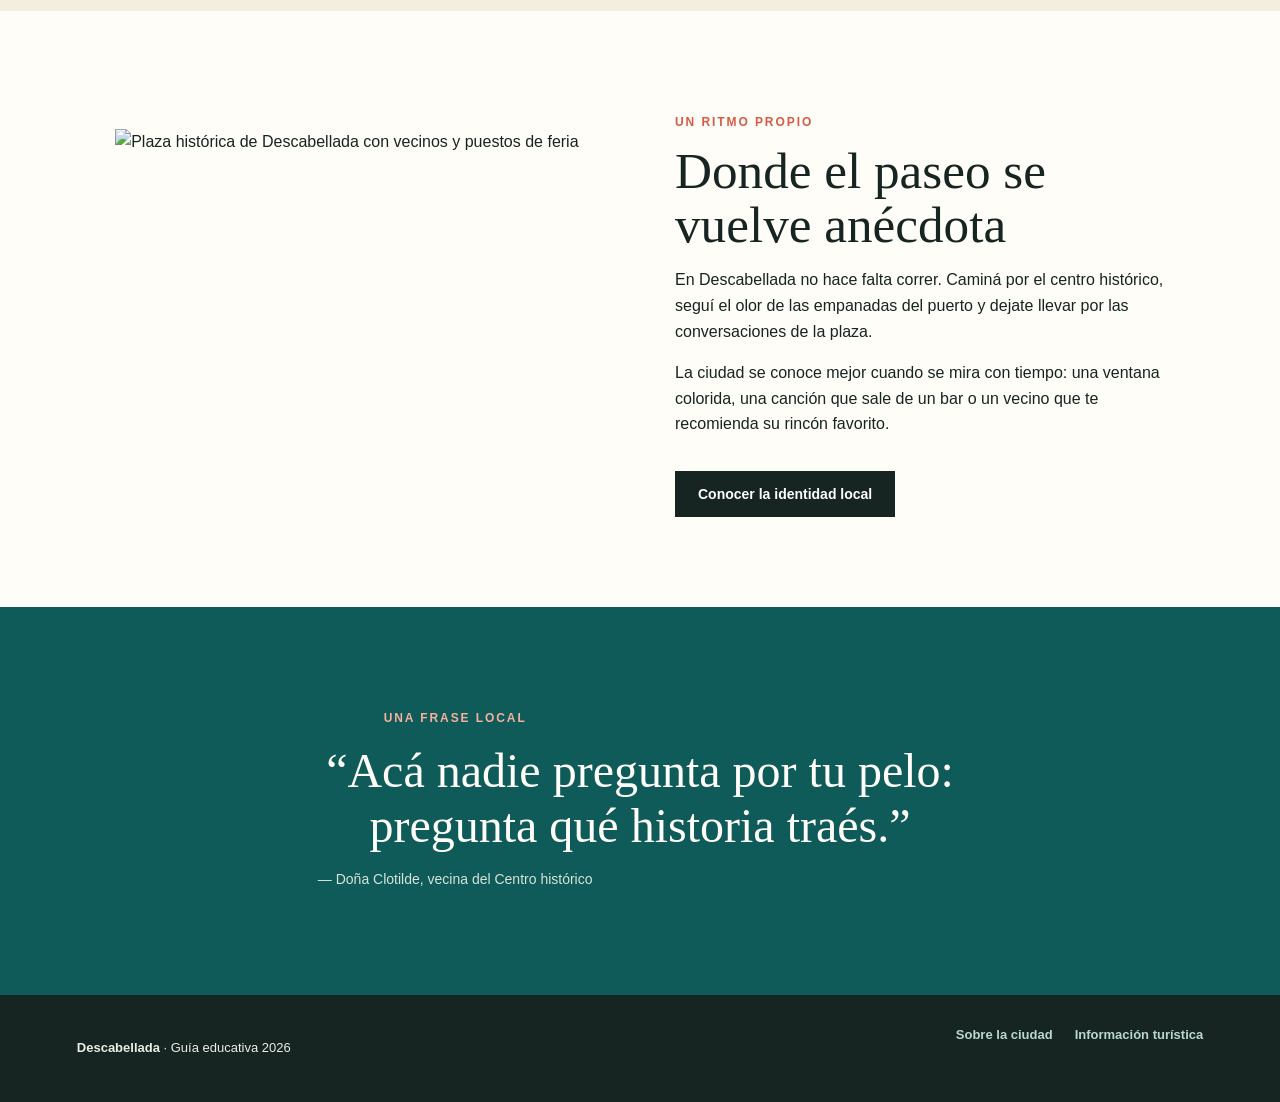
==== commit ebb12353: "Update index.html" ====
--- a/Nueva carpeta (4)/index.html
+++ b/Nueva carpeta (4)/index.html
@@ -131,3 +131,4 @@
     </footer>
   </body>
 </html>
+
--- a/Nueva carpeta (4)/CSS/styles.css
+++ b/Nueva carpeta (4)/CSS/styles.css
@@ -6,13 +6,14 @@
   --paper: #fffdf7;
   --line: #d9d0bd;
   --muted: #61706a;
-  --shadow: 0 18px 45px rgba(22, 36, 34, 0.1);
+  --shadow: 0 1.125rem 2.8125rem rgba(22, 36, 34, 0.1);
 }
 * {
   box-sizing: border-box;
 }
 html {
   scroll-behavior: smooth;
+  font-size: 16px;
 }
 body {
   margin: 0;
@@ -24,38 +25,38 @@
 body:before {
   content: "";
   display: block;
-  height: 5px;
+  height: 0.3125rem;
   background: var(--coral);
 }
 header {
   display: flex;
   justify-content: space-between;
   align-items: center;
-  gap: 24px;
-  padding: 22px 6%;
-  border-bottom: 1px solid var(--line);
+  gap: 1.5rem;
+  padding: 1.375rem 6%;
+  border-bottom: 0.0625rem solid var(--line);
   background: rgba(255, 253, 247, 0.94);
   position: sticky;
   top: 0;
   z-index: 5;
-  backdrop-filter: blur(12px);
+  backdrop-filter: blur(0.75rem);
 }
 .brand {
   color: var(--ink);
   font:
-    700 20px Georgia,
+    700 1.25rem Georgia,
     serif;
   letter-spacing: 0.1em;
   text-decoration: none;
 }
 .brand span {
   color: var(--coral);
-  margin-left: 6px;
+  margin-left: 0.375rem;
 }
 nav {
   display: flex;
   flex-wrap: wrap;
-  gap: 24px;
+  gap: 1.5rem;
 }
 nav a,
 footer a,
@@ -65,17 +66,17 @@
   text-decoration: none;
 }
 nav a {
-  font-size: 14px;
+  font-size: 0.875rem;
   position: relative;
 }
 nav a:after {
   content: "";
-  height: 2px;
+  height: 0.125rem;
   background: var(--coral);
   position: absolute;
   left: 0;
   right: 100%;
-  bottom: -7px;
+  bottom: -0.4375rem;
   transition: right 0.2s;
 }
 nav a:hover:after,
@@ -83,16 +84,16 @@
   right: 0;
 }
 main {
-  max-width: 1280px;
+  max-width: 80rem;
   margin: auto;
 }
 .hero {
   display: flex;
   align-items: center;
   justify-content: space-between;
-  gap: 50px;
-  min-height: 500px;
-  padding: 100px 9%;
+  gap: 3.125rem;
+  min-height: 31.25rem;
+  padding: 6.25rem 9%;
   background:
     radial-gradient(
       circle at 90% 20%,
@@ -102,44 +103,44 @@
     linear-gradient(110deg, #e7dbc2, #f4eedf);
 }
 .hero.compact {
-  min-height: 350px;
+  min-height: 21.875rem;
 }
 .hero-copy {
-  max-width: 760px;
+  max-width: 47.5rem;
 }
 .eyebrow {
   color: var(--coral);
-  font-size: 12px;
+  font-size: 0.75rem;
   font-weight: 800;
   letter-spacing: 0.16em;
   text-transform: uppercase;
 }
 .hero h1 {
-  max-width: 780px;
-  margin: 10px 0 22px;
-  font:
-    400 clamp(46px, 7vw, 92px)/0.98 Georgia,
+  max-width: 48.75rem;
+  margin: 0.625rem 0 1.375rem;
+  font:
+    400 clamp(2.875rem, 7vw, 5.75rem)/0.98 Georgia,
     serif;
 }
 .hero p {
-  max-width: 680px;
-  font-size: 18px;
+  max-width: 42.5rem;
+  font-size: 1.125rem;
 }
 .hero-actions {
   display: flex;
   align-items: center;
-  gap: 24px;
-  margin-top: 25px;
+  gap: 1.5rem;
+  margin-top: 1.5625rem;
 }
 .button {
   display: inline-block;
-  margin-top: 18px;
-  padding: 14px 22px;
+  margin-top: 1.125rem;
+  padding: 0.875rem 1.375rem;
   background: var(--ink);
   color: #fff;
-  border: 1px solid var(--ink);
-  font:
-    700 14px Arial,
+  border: 0.0625rem solid var(--ink);
+  font:
+    700 0.875rem Arial,
     sans-serif;
   text-decoration: none;
   cursor: pointer;
@@ -149,19 +150,19 @@
 }
 .button:hover {
   background: var(--sea);
-  transform: translateY(-2px);
+  transform: translateY(-0.125rem);
 }
 .text-link {
-  font-size: 14px;
+  font-size: 0.875rem;
 }
 .hero-stamp {
-  width: 140px;
-  height: 140px;
+  width: 8.75rem;
+  height: 8.75rem;
   display: flex;
   flex-direction: column;
   align-items: center;
   justify-content: center;
-  border: 1px solid var(--coral);
+  border: 0.0625rem solid var(--coral);
   border-radius: 50%;
   color: var(--coral);
   transform: rotate(8deg);
@@ -169,46 +170,46 @@
 }
 .hero-stamp strong {
   font:
-    700 38px Georgia,
+    700 2.375rem Georgia,
     serif;
 }
 .hero-stamp span {
   text-align: center;
-  font-size: 12px;
+  font-size: 0.75rem;
   line-height: 1.2;
 }
 .section {
-  padding: 90px 9%;
+  padding: 5.625rem 9%;
 }
 .section-heading {
   display: flex;
   align-items: end;
   justify-content: space-between;
-  gap: 40px;
-  margin-bottom: 35px;
+  gap: 2.5rem;
+  margin-bottom: 2.1875rem;
 }
 .section h2 {
-  margin: 8px 0 16px;
-  font:
-    400 clamp(32px, 4vw, 54px)/1.05 Georgia,
+  margin: 0.5rem 0 1rem;
+  font:
+    400 clamp(2rem, 4vw, 3.375rem)/1.05 Georgia,
     serif;
 }
 .section h3 {
   font:
-    700 21px Georgia,
+    700 1.3125rem Georgia,
     serif;
 }
 .section p {
-  max-width: 680px;
+  max-width: 42.5rem;
 }
 .section-note {
-  max-width: 320px;
+  max-width: 20rem;
   color: var(--muted);
-  font-size: 14px;
+  font-size: 0.875rem;
 }
 .grid {
   display: grid;
-  gap: 26px;
+  gap: 1.625rem;
 }
 .feature-grid,
 .places-grid {
@@ -216,7 +217,7 @@
 }
 article {
   background: var(--paper);
-  padding: 22px;
+  padding: 1.375rem;
   box-shadow: var(--shadow);
 }
 article img,
@@ -226,30 +227,30 @@
 .gallery-strip img {
   display: block;
   width: 100%;
-  height: 220px;
+  height: 13.75rem;
   object-fit: cover;
 }
 article img {
-  margin: 16px 0 20px;
+  margin: 1rem 0 1.25rem;
 }
 .card-number {
   color: var(--coral);
-  font-size: 12px;
+  font-size: 0.75rem;
   font-weight: 800;
   letter-spacing: 0.1em;
 }
 .card-link {
   display: inline-block;
-  margin-top: 10px;
-  font-size: 14px;
+  margin-top: 0.625rem;
+  font-size: 0.875rem;
 }
 .tag {
   display: inline-block;
-  margin-top: 10px;
-  padding: 5px 10px;
-  border: 1px solid var(--line);
+  margin-top: 0.625rem;
+  padding: 0.3125rem 0.625rem;
+  border: 0.0625rem solid var(--line);
   color: var(--sea);
-  font-size: 12px;
+  font-size: 0.75rem;
   font-weight: 700;
 }
 .quote-section {
@@ -261,15 +262,15 @@
   color: #f5b09e;
 }
 .quote-section blockquote {
-  max-width: 800px;
-  margin: 15px auto;
-  font:
-    400 clamp(27px, 4vw, 48px)/1.15 Georgia,
+  max-width: 50rem;
+  margin: 0.9375rem auto;
+  font:
+    400 clamp(1.6875rem, 4vw, 3rem)/1.15 Georgia,
     serif;
 }
 .quote-author {
   color: #d7e2d9;
-  font-size: 14px;
+  font-size: 0.875rem;
 }
 .two-col,
 .photo-story,
@@ -278,7 +279,7 @@
   display: grid;
   grid-template-columns: 1fr 1fr;
   align-items: center;
-  gap: 70px;
+  gap: 4.375rem;
 }
 .two-col img,
 .callout img {
@@ -289,8 +290,8 @@
   list-style: none;
 }
 .check-list li {
-  margin: 12px 0;
-  padding-left: 28px;
+  margin: 0.75rem 0;
+  padding-left: 1.75rem;
   position: relative;
 }
 .check-list li:before {
@@ -306,69 +307,69 @@
 .facts dl {
   display: grid;
   grid-template-columns: repeat(4, 1fr);
-  gap: 1px;
+  gap: 0.0625rem;
   margin: 0;
-  border-top: 1px solid var(--line);
-  border-bottom: 1px solid var(--line);
+  border-top: 0.0625rem solid var(--line);
+  border-bottom: 0.0625rem solid var(--line);
 }
 .facts dt,
 .facts dd {
   margin: 0;
-  padding: 20px 10px;
+  padding: 1.25rem 0.625rem;
 }
 .facts dt {
   color: var(--muted);
-  font-size: 13px;
+  font-size: 0.8125rem;
 }
 .facts dd {
   font:
-    700 20px Georgia,
+    700 1.25rem Georgia,
     serif;
 }
 .callout {
   background: #ead8c4;
 }
 .callout img {
-  height: 300px;
+  height: 18.75rem;
 }
 .photo-story {
   background: var(--paper);
 }
 .photo-story-main img {
-  height: 360px;
+  height: 22.5rem;
 }
 .gallery-strip {
   display: grid;
   grid-template-columns: repeat(3, 1fr);
-  gap: 18px;
+  gap: 1.125rem;
   background: #ead8c4;
 }
 .gallery-strip div {
   position: relative;
 }
 .gallery-strip img {
-  height: 240px;
+  height: 15rem;
 }
 .gallery-strip span {
   position: absolute;
-  bottom: 14px;
-  left: 14px;
-  padding: 5px 9px;
+  bottom: 0.875rem;
+  left: 0.875rem;
+  padding: 0.3125rem 0.5625rem;
   background: var(--paper);
   font-weight: 700;
-  font-size: 13px;
+  font-size: 0.8125rem;
 }
 .mini-gallery {
   background: var(--paper);
 }
 .mini-gallery img {
-  height: 300px;
+  height: 18.75rem;
 }
 .visit-tip {
   display: flex;
   align-items: center;
   justify-content: space-between;
-  gap: 30px;
+  gap: 1.875rem;
   background: var(--coral);
   color: #fff;
 }
@@ -376,10 +377,10 @@
   color: #ffe0d5;
 }
 .visit-tip h2 {
-  margin-bottom: 8px;
+  margin-bottom: 0.5rem;
 }
 .visit-tip p {
-  max-width: 600px;
+  max-width: 37.5rem;
 }
 .visit-tip .button {
   background: var(--paper);
@@ -389,36 +390,36 @@
 .contact {
   display: grid;
   grid-template-columns: 1fr 1fr;
-  gap: 60px;
+  gap: 3.75rem;
   align-items: center;
 }
 .contact > img {
   width: 100%;
-  height: 440px;
+  height: 27.5rem;
   object-fit: cover;
   box-shadow: var(--shadow);
 }
 .contact-card {
-  padding: 36px;
+  padding: 2.25rem;
   background: var(--paper);
   box-shadow: var(--shadow);
 }
 address {
-  margin: 25px 0;
+  margin: 1.5625rem 0;
   font-style: normal;
 }
 .contact-list {
-  border-top: 1px solid var(--line);
-  margin-top: 25px;
+  border-top: 0.0625rem solid var(--line);
+  margin-top: 1.5625rem;
 }
 .contact-list p {
   display: flex;
   justify-content: space-between;
-  gap: 20px;
-  padding: 13px 0;
+  gap: 1.25rem;
+  padding: 0.8125rem 0;
   margin: 0;
-  border-bottom: 1px solid var(--line);
-  font-size: 14px;
+  border-bottom: 0.0625rem solid var(--line);
+  font-size: 0.875rem;
 }
 .contact-list strong {
   color: var(--muted);
@@ -427,35 +428,35 @@
   background: #ead8c4;
 }
 .aura-form {
-  max-width: 900px;
-  padding: 30px;
+  max-width: 56.25rem;
+  padding: 1.875rem;
   background: var(--paper);
   box-shadow: var(--shadow);
 }
 .form-grid {
   display: grid;
   grid-template-columns: 1fr 1fr;
-  gap: 20px;
+  gap: 1.25rem;
 }
 .aura-form label {
   display: block;
-  margin-bottom: 20px;
+  margin-bottom: 1.25rem;
   color: var(--ink);
   font-weight: 700;
-  font-size: 14px;
+  font-size: 0.875rem;
 }
 .aura-form input,
 .aura-form select,
 .aura-form textarea {
   display: block;
   width: 100%;
-  margin-top: 8px;
-  padding: 13px;
-  border: 1px solid var(--line);
+  margin-top: 0.5rem;
+  padding: 0.8125rem;
+  border: 0.0625rem solid var(--line);
   background: #fff;
   color: var(--ink);
   font:
-    400 15px Arial,
+    400 0.9375rem Arial,
     sans-serif;
 }
 .aura-form textarea {
@@ -464,21 +465,21 @@
 .aura-form input:focus,
 .aura-form select:focus,
 .aura-form textarea:focus {
-  outline: 2px solid var(--coral);
-  outline-offset: 2px;
+  outline: 0.125rem solid var(--coral);
+  outline-offset: 0.125rem;
 }
 .check-field {
   display: flex !important;
   align-items: flex-start;
-  gap: 10px;
+  gap: 0.625rem;
   font-weight: 400 !important;
 }
 .check-field input {
   width: auto;
-  margin: 4px 0 0;
+  margin: 0.25rem 0 0;
 }
 .check-field span {
-  max-width: 600px;
+  max-width: 37.5rem;
 }
 .faq {
   background: var(--paper);
@@ -486,55 +487,55 @@
 .faq-grid {
   display: grid;
   grid-template-columns: repeat(3, 1fr);
-  gap: 24px;
+  gap: 1.5rem;
 }
 .faq-grid div {
-  border-top: 2px solid var(--coral);
-  padding-top: 12px;
+  border-top: 0.125rem solid var(--coral);
+  padding-top: 0.75rem;
 }
 .faq-grid h3 {
-  font-size: 18px;
+  font-size: 1.125rem;
 }
 .faq-grid p {
   color: var(--muted);
-  font-size: 14px;
+  font-size: 0.875rem;
 }
 footer {
   display: flex;
   justify-content: space-between;
-  gap: 24px;
-  padding: 30px 6%;
+  gap: 1.5rem;
+  padding: 1.875rem 6%;
   background: var(--ink);
   color: #e9eee5;
-  font-size: 13px;
+  font-size: 0.8125rem;
 }
 footer a {
-  margin-left: 22px;
+  margin-left: 1.375rem;
   color: #b8d8cc;
 }
-@media (max-width: 800px) {
+@media (max-width: 50rem) {
   header {
     align-items: flex-start;
     flex-direction: column;
-    padding: 18px 6%;
+    padding: 1.125rem 6%;
   }
   nav {
-    gap: 13px;
+    gap: 0.8125rem;
   }
   .hero {
-    min-height: 520px;
-    padding: 70px 7%;
+    min-height: 32.5rem;
+    padding: 4.375rem 7%;
     align-items: flex-start;
     flex-direction: column;
   }
   .hero.compact {
-    min-height: 330px;
+    min-height: 20.625rem;
   }
   .hero-stamp {
     align-self: flex-end;
   }
   .section {
-    padding: 65px 7%;
+    padding: 4.0625rem 7%;
   }
   .section-heading {
     display: block;
@@ -552,7 +553,7 @@
   .callout,
   .contact {
     grid-template-columns: 1fr;
-    gap: 30px;
+    gap: 1.875rem;
   }
   .two-col img,
   .contact > img {
@@ -561,7 +562,7 @@
   .photo-story-main img,
   .callout img,
   .contact > img {
-    height: 270px;
+    height: 16.875rem;
   }
   .visit-tip {
     display: block;
@@ -574,33 +575,27 @@
   }
   footer div {
     display: flex;
-    gap: 18px;
+    gap: 1.125rem;
   }
   footer a {
     margin-left: 0;
   }
 }
-@media (max-width: 480px) {
+@media (max-width: 30rem) {
   .hero h1 {
-    font-size: 48px;
+    font-size: 3rem;
   }
   .hero-actions {
     align-items: flex-start;
     flex-direction: column;
-    gap: 4px;
+    gap: 0.25rem;
   }
   .section h2 {
-    font-size: 36px;
+    font-size: 2.25rem;
   }
   .contact-list p {
     align-items: flex-start;
     flex-direction: column;
-    gap: 2px;
-  }
-}
-
-
-  nav {
-    gap: 12px;
-  }
-}
+    gap: 0.125rem;
+  }
+}
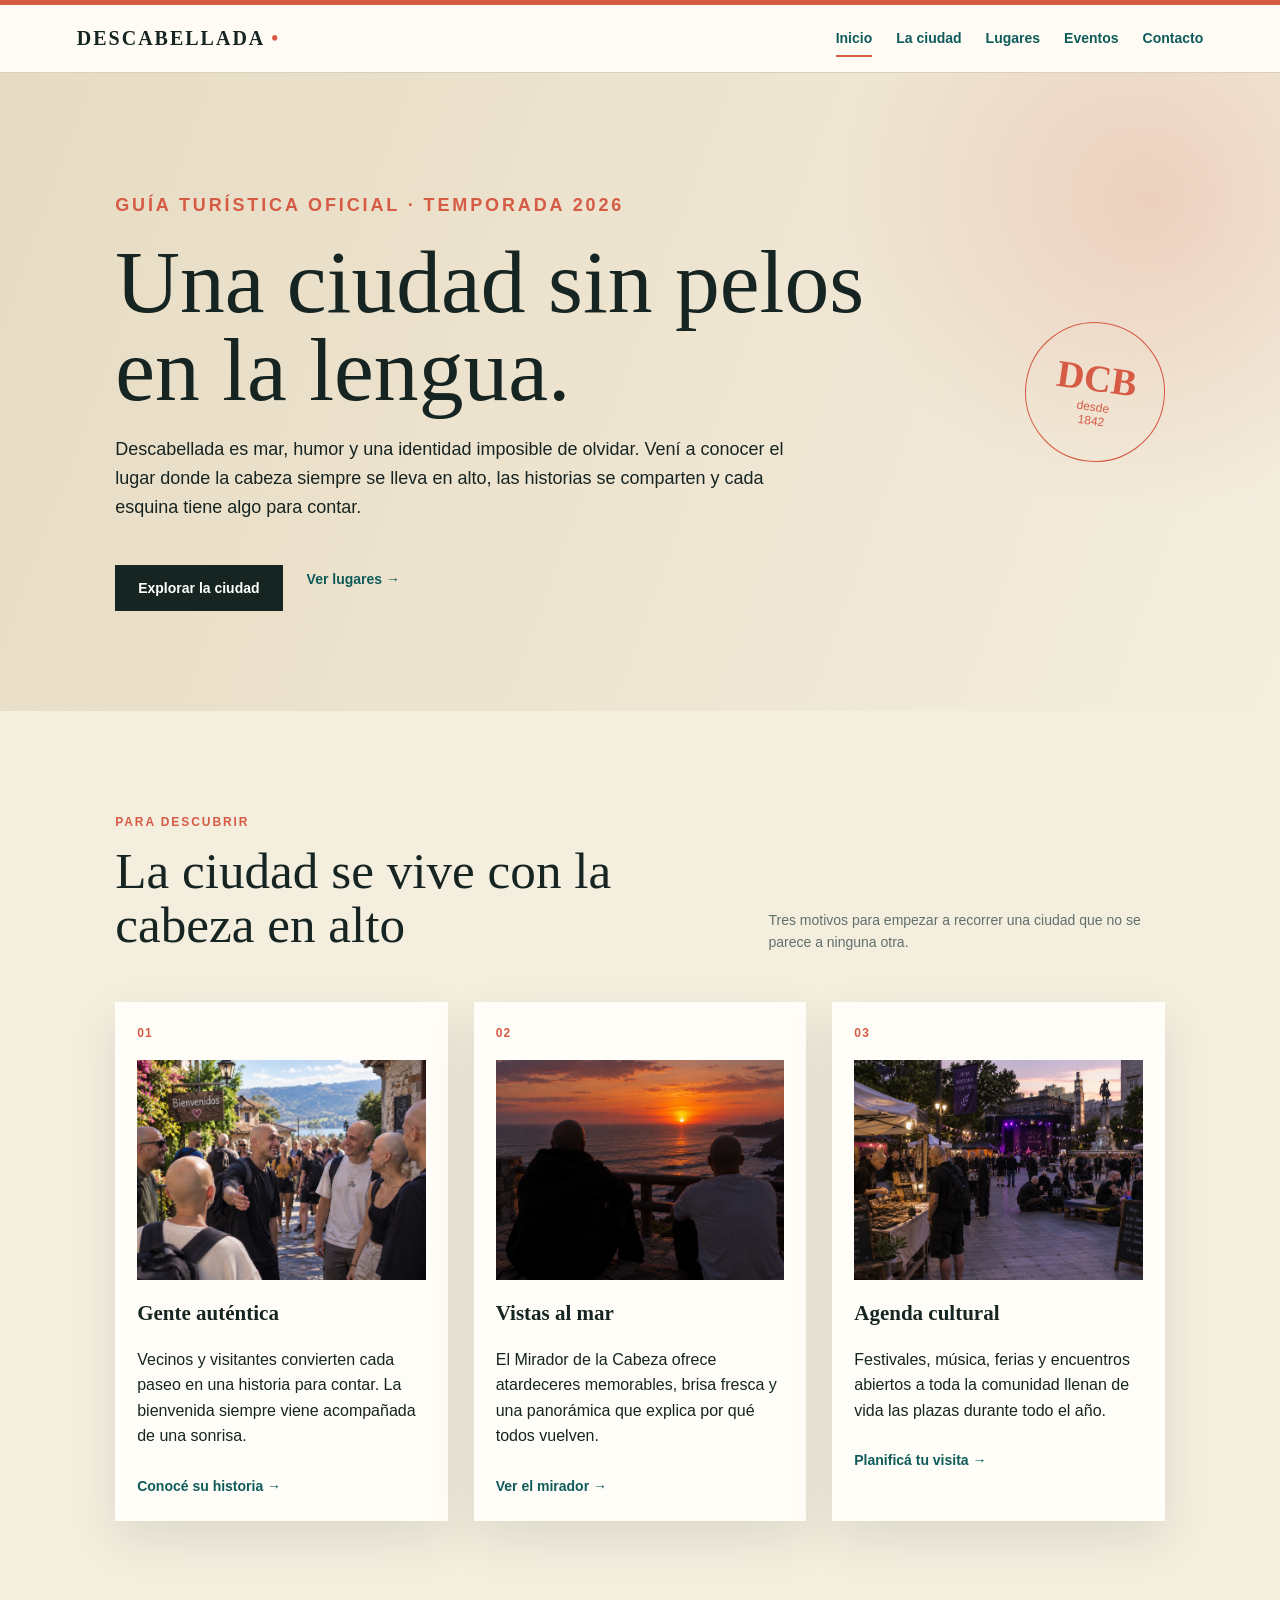
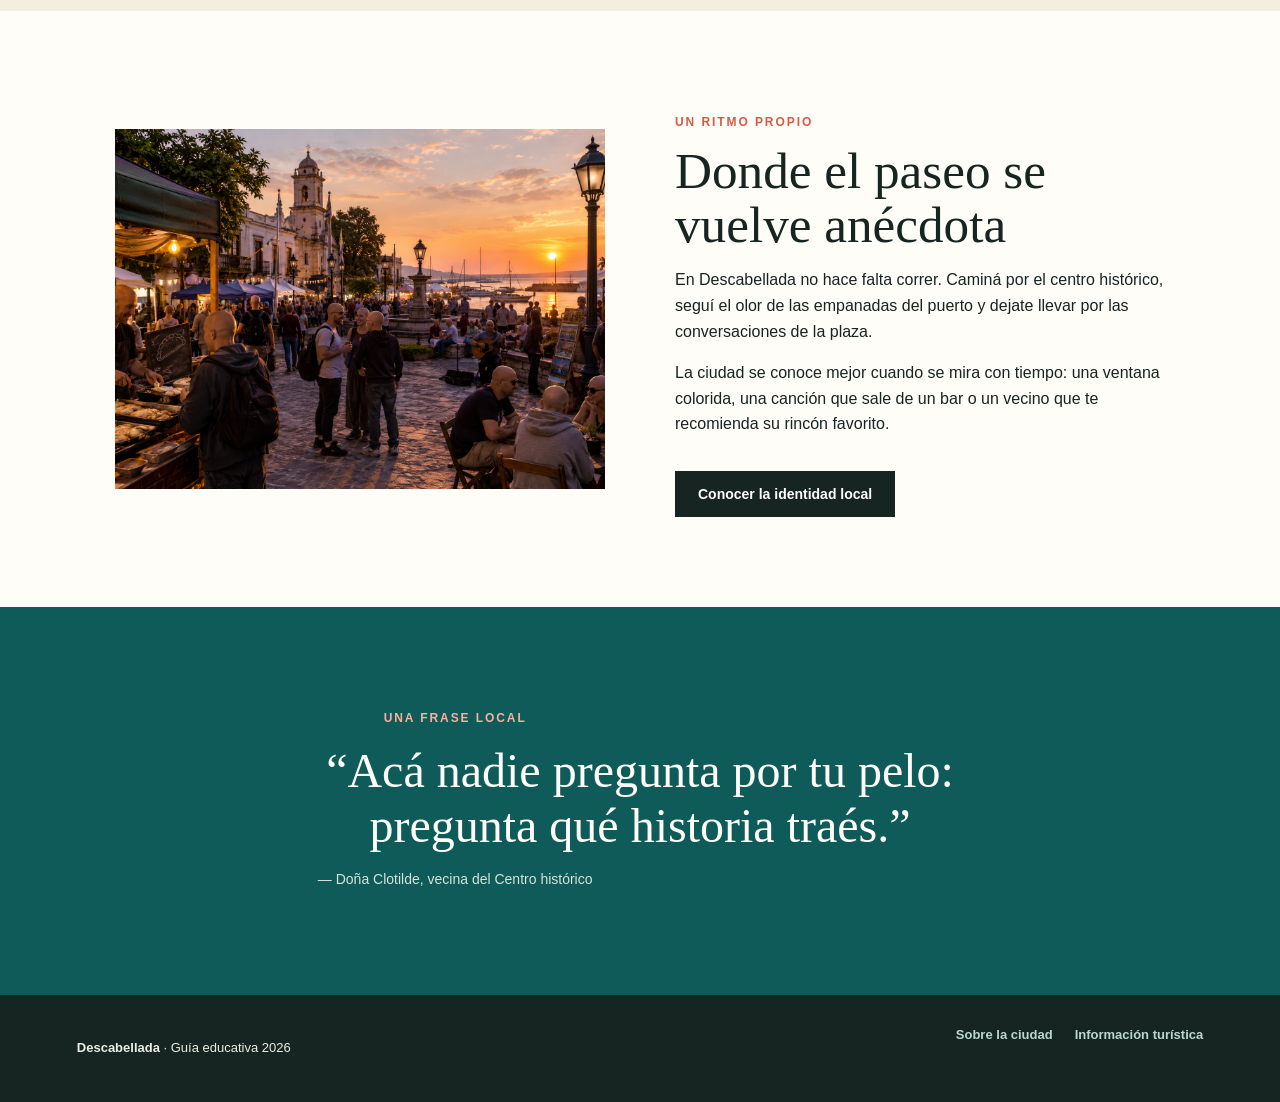
==== commit d53b0489: "tiro por la borda palomita demaiz" ====
--- a/Nueva carpeta (4)/index.html
+++ b/Nueva carpeta (4)/index.html
@@ -53,7 +53,7 @@
           <article>
             <div class="card-number">01</div>
             <img
-              src="IMG/base.jpg"
+              src="./IMG/grupo-de-pelados.png"
               alt="Grupo de visitantes celebrando en Descabellada"
             />
             <h3>Gente auténtica</h3>
@@ -66,7 +66,7 @@
           <article>
             <div class="card-number">02</div>
             <img
-              src="IMG/mirador.png"
+              src="./IMG/pelado-costero.png"
               alt="Mirador costero de Descabellada al atardecer"
             />
             <h3>Vistas al mar</h3>
@@ -79,7 +79,7 @@
           <article>
             <div class="card-number">03</div>
             <img
-              src="IMG/festival.png"
+              src="./IMG/cultura-pelada.png"
               alt="Festival cultural en una plaza de Descabellada"
             />
             <h3>Agenda cultural</h3>
@@ -94,7 +94,7 @@
       <section class="section photo-story">
         <div class="photo-story-main">
           <img
-            src="IMG/plaza.png"
+            src="./IMG/plaza-pelada.png"
             alt="Plaza histórica de Descabellada con vecinos y puestos de feria"
           />
         </div>
@@ -131,4 +131,3 @@
     </footer>
   </body>
 </html>
-
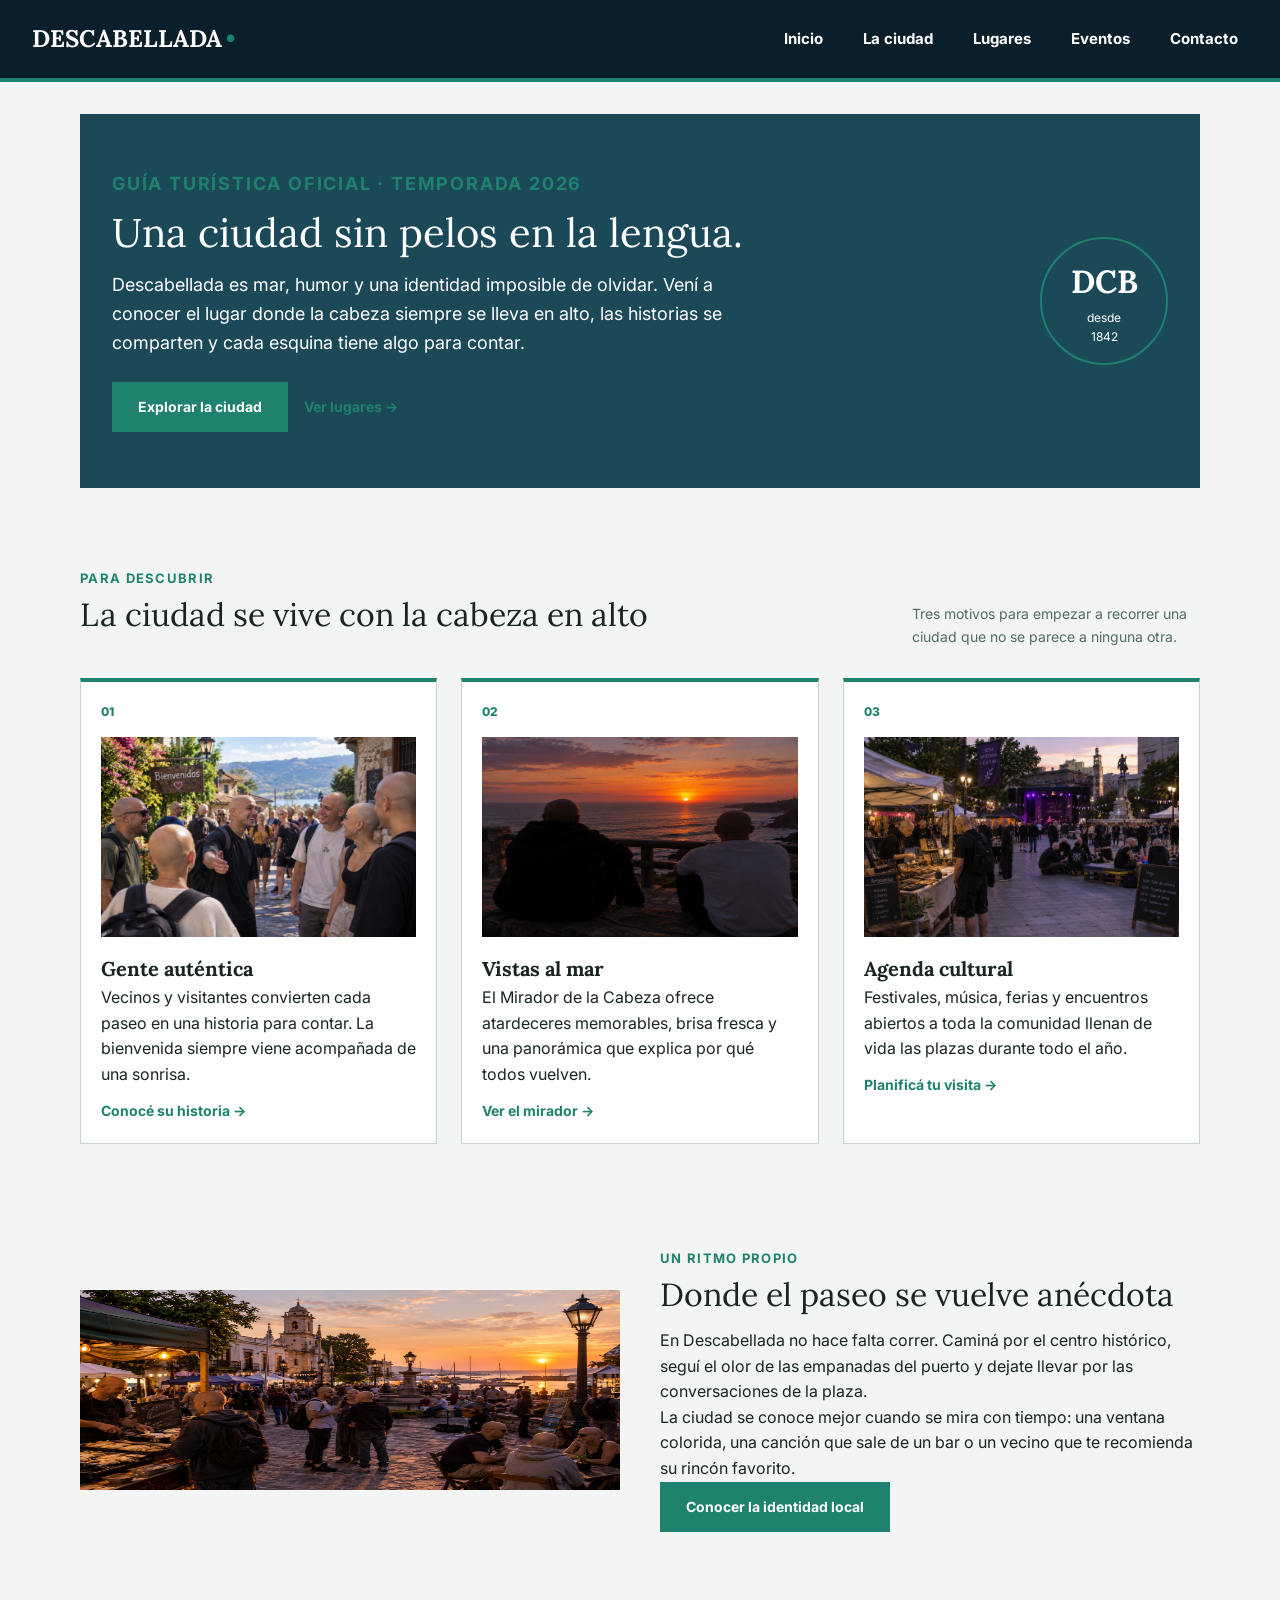
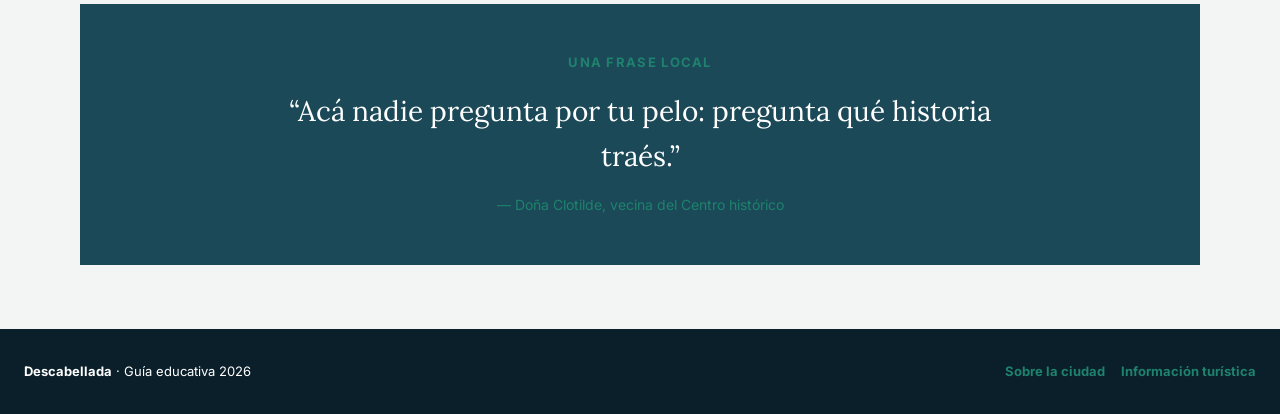
==== commit 04a0a284: "Cambios en el CSS" ====
--- a/Nueva carpeta (4)/index.html
+++ b/Nueva carpeta (4)/index.html
@@ -9,6 +9,12 @@
     />
     <title>Descabellada | Inicio</title>
     <link rel="stylesheet" href="./CSS/styles.css" />
+    <link rel="preconnect" href="https://fonts.googleapis.com">
+    <link rel="preconnect" href="https://fonts.gstatic.com" crossorigin>
+    <link href="https://fonts.googleapis.com/css2?family=Lora:ital,wght@0,400..700;1,400..700&display=swap" rel="stylesheet">
+    <link rel="preconnect" href="https://fonts.googleapis.com">
+    <link rel="preconnect" href="https://fonts.gstatic.com" crossorigin>
+    <link href="https://fonts.googleapis.com/css2?family=Inter:ital,opsz,wght@0,14..32,100..900;1,14..32,100..900&family=Lora:ital,wght@0,400..700;1,400..700&display=swap" rel="stylesheet">  
   </head>
   <body>
     <header>
--- a/Nueva carpeta (4)/CSS/styles.css
+++ b/Nueva carpeta (4)/CSS/styles.css
@@ -1,225 +1,254 @@
+/* 
+  PALETA DE COLORES
+    */
 :root {
-  --ink: #162422;
-  --sea: #0e5b5a;
-  --coral: #d65b45;
-  --sand: #f4eedf;
-  --paper: #fffdf7;
-  --line: #d9d0bd;
-  --muted: #61706a;
-  --shadow: 0 1.125rem 2.8125rem rgba(22, 36, 34, 0.1);
-}
+  
+  --color-primario: #0b1f2a;
+  --color-secundario: #1b4958;
+  --color-acento: #1e826e;
+  --color-fondo: #f2f5f3;
+  --color-tarjeta: #ffffff;
+  --color-borde: #c4d4ce;
+  --color-texto: #1a2421;
+  --color-texto-claro: #ffffff;
+  --color-muted: #536b63;
+
+  
+  --fuente-principal: 'Inter', Arial, sans-serif;
+  --fuente-titulos: 'Lora', Georgia, serif;
+}
+
+/* 
+   RESET 
+  */
 * {
   box-sizing: border-box;
-}
+  margin: 0;
+  padding: 0;
+}
+
 html {
-  scroll-behavior: smooth;
-  font-size: 16px;
-}
+  font-size: 100%;
+}
+
 body {
-  margin: 0;
-  background: var(--sand);
-  color: var(--ink);
-  font-family: Arial, sans-serif;
+  background-color: var(--color-fondo);
+  color: var(--color-texto);
+  font-family: var(--fuente-principal);
   line-height: 1.6;
 }
-body:before {
-  content: "";
-  display: block;
-  height: 0.3125rem;
-  background: var(--coral);
-}
+
+a {
+  color: var(--color-acento);
+  font-weight: 700;
+  text-decoration: none;
+}
+
+/* 
+   ENCABEZADO Y NAVEGACIÓN (Flexbox)
+*/
 header {
+  background-color: var(--color-primario);
+  padding: 1.25rem 2rem;
+  border-bottom: 0.25rem solid var(--color-acento);
+
   display: flex;
   justify-content: space-between;
   align-items: center;
   gap: 1.5rem;
-  padding: 1.375rem 6%;
-  border-bottom: 0.0625rem solid var(--line);
-  background: rgba(255, 253, 247, 0.94);
-  position: sticky;
-  top: 0;
-  z-index: 5;
-  backdrop-filter: blur(0.75rem);
-}
+}
+
 .brand {
-  color: var(--ink);
-  font:
-    700 1.25rem Georgia,
-    serif;
-  letter-spacing: 0.1em;
+  color: var(--color-texto-claro);
+  font-family: var(--fuente-titulos);
+  font-size: 1.5rem;
+  font-weight: 700;
   text-decoration: none;
 }
+
 .brand span {
-  color: var(--coral);
-  margin-left: 0.375rem;
-}
+  color: var(--color-acento);
+  margin-left: 0.25rem;
+}
+
 nav {
   display: flex;
   flex-wrap: wrap;
-  gap: 1.5rem;
-}
-nav a,
-footer a,
-a {
-  color: var(--sea);
-  font-weight: 700;
-  text-decoration: none;
-}
+  gap: 1.25rem;
+}
+
 nav a {
-  font-size: 0.875rem;
-  position: relative;
-}
-nav a:after {
-  content: "";
-  height: 0.125rem;
-  background: var(--coral);
-  position: absolute;
-  left: 0;
-  right: 100%;
-  bottom: -0.4375rem;
-  transition: right 0.2s;
-}
-nav a:hover:after,
-nav a.active:after {
-  right: 0;
-}
+  color: var(--color-texto-claro);
+  font-size: 0.9375rem;
+  padding: 0.3125rem 0.625rem;
+}
+
+nav a:hover {
+  color: var(--color-acento);
+  text-decoration: underline;
+}
+
 main {
-  max-width: 80rem;
-  margin: auto;
-}
+  max-width: 72rem; /* 1152px */
+  margin: 0 auto;
+  padding: 2rem 1rem;
+}
+
+
 .hero {
+  background-color: var(--color-secundario);
+  color: var(--color-texto-claro);
+  padding: 3.5rem 2rem;
+  margin-bottom: 2.5rem;
+
   display: flex;
   align-items: center;
   justify-content: space-between;
-  gap: 3.125rem;
-  min-height: 31.25rem;
-  padding: 6.25rem 9%;
-  background:
-    radial-gradient(
-      circle at 90% 20%,
-      rgba(214, 91, 69, 0.18),
-      transparent 25%
-    ),
-    linear-gradient(110deg, #e7dbc2, #f4eedf);
-}
+  gap: 2rem;
+}
+
 .hero.compact {
-  min-height: 21.875rem;
-}
+  padding: 2rem;
+}
+
 .hero-copy {
-  max-width: 47.5rem;
-}
+  max-width: 40rem;
+}
+
 .eyebrow {
-  color: var(--coral);
-  font-size: 0.75rem;
-  font-weight: 800;
-  letter-spacing: 0.16em;
+  color: var(--color-acento);
+  font-size: 0.8125rem;
+  font-weight: 700;
+  letter-spacing: 0.1em;
   text-transform: uppercase;
 }
+
 .hero h1 {
-  max-width: 48.75rem;
-  margin: 0.625rem 0 1.375rem;
-  font:
-    400 clamp(2.875rem, 7vw, 5.75rem)/0.98 Georgia,
-    serif;
-}
+  font-family: var(--fuente-titulos);
+  font-size: 2.5rem;
+  font-weight: 400;
+  margin: 0.75rem 0 1rem;
+  line-height: 1.1;
+}
+
 .hero p {
-  max-width: 42.5rem;
   font-size: 1.125rem;
 }
+
 .hero-actions {
+  margin-top: 1.5rem;
+
   display: flex;
   align-items: center;
-  gap: 1.5rem;
-  margin-top: 1.5625rem;
-}
+  gap: 1rem;
+}
+
+/* BOTONES */
 .button {
   display: inline-block;
-  margin-top: 1.125rem;
-  padding: 0.875rem 1.375rem;
-  background: var(--ink);
-  color: #fff;
-  border: 0.0625rem solid var(--ink);
-  font:
-    700 0.875rem Arial,
-    sans-serif;
+  padding: 0.75rem 1.5rem;
+  background-color: var(--color-acento);
+  color: var(--color-texto-claro);
+  border: 0.125rem solid var(--color-acento);
+  font-family: var(--fuente-principal);
+  font-size: 0.875rem;
+  font-weight: 700;
   text-decoration: none;
   cursor: pointer;
-  transition:
-    transform 0.2s,
-    background 0.2s;
-}
+}
+
 .button:hover {
-  background: var(--sea);
-  transform: translateY(-0.125rem);
-}
+  background-color: var(--color-primario);
+  border-color: var(--color-primario);
+}
+
 .text-link {
   font-size: 0.875rem;
 }
+
 .hero-stamp {
-  width: 8.75rem;
-  height: 8.75rem;
+  width: 8rem;
+  height: 8rem;
+  border: 0.125rem solid var(--color-acento);
+  border-radius: 50%;
+  color: var(--color-texto-claro);
+  padding: 1rem;
+
   display: flex;
   flex-direction: column;
   align-items: center;
   justify-content: center;
-  border: 0.0625rem solid var(--coral);
-  border-radius: 50%;
-  color: var(--coral);
-  transform: rotate(8deg);
   flex: none;
 }
+
 .hero-stamp strong {
-  font:
-    700 2.375rem Georgia,
-    serif;
-}
+  font-family: var(--fuente-titulos);
+  font-size: 2rem;
+}
+
 .hero-stamp span {
   text-align: center;
   font-size: 0.75rem;
-  line-height: 1.2;
-}
+}
+
+/* 
+   SECCIONES Y CONTENIDO GENERAL
+*/
 .section {
-  padding: 5.625rem 9%;
-}
+  padding: 2.5rem 0;
+}
+
 .section-heading {
-  display: flex;
-  align-items: end;
+  margin-bottom: 1.875rem;
+
+  display: flex;
+  align-items: flex-end;
   justify-content: space-between;
-  gap: 2.5rem;
-  margin-bottom: 2.1875rem;
-}
+  gap: 1.5rem;
+}
+
 .section h2 {
-  margin: 0.5rem 0 1rem;
-  font:
-    400 clamp(2rem, 4vw, 3.375rem)/1.05 Georgia,
-    serif;
-}
+  font-family: var(--fuente-titulos);
+  font-size: 2rem;
+  font-weight: 400;
+  margin-bottom: 0.5rem;
+}
+
 .section h3 {
-  font:
-    700 1.3125rem Georgia,
-    serif;
-}
-.section p {
-  max-width: 42.5rem;
-}
+  font-family: var(--fuente-titulos);
+  font-size: 1.25rem;
+  font-weight: 700;
+}
+
 .section-note {
-  max-width: 20rem;
-  color: var(--muted);
-  font-size: 0.875rem;
-}
-.grid {
-  display: grid;
-  gap: 1.625rem;
-}
+  max-width: 18rem;
+  color: var(--color-muted);
+  font-size: 0.875rem;
+}
+
+/* 
+   GRILLAS DE TARJETAS Y CONTENEDORES 
+  */
+.grid,
 .feature-grid,
-.places-grid {
-  grid-template-columns: repeat(3, 1fr);
-}
+.places-grid,
+.faq-grid,
+.gallery-strip,
+.form-grid {
+  display: flex;
+  flex-wrap: wrap;
+  gap: 1.5rem;
+}
+
 article {
-  background: var(--paper);
-  padding: 1.375rem;
-  box-shadow: var(--shadow);
-}
+  background-color: var(--color-tarjeta);
+  padding: 1.25rem;
+  border: 0.0625rem solid var(--color-borde);
+  border-top: 0.25rem solid var(--color-acento); 
+
+  flex: 1 1 16rem; 
+}
+
 article img,
 .photo-story img,
 .callout img,
@@ -227,375 +256,264 @@
 .gallery-strip img {
   display: block;
   width: 100%;
-  height: 13.75rem;
-  object-fit: cover;
-}
+  height: 12.5rem;
+}
+
 article img {
-  margin: 1rem 0 1.25rem;
-}
+  margin: 1rem 0;
+}
+
 .card-number {
-  color: var(--coral);
+  color: var(--color-acento);
   font-size: 0.75rem;
   font-weight: 800;
-  letter-spacing: 0.1em;
-}
+}
+
 .card-link {
   display: inline-block;
-  margin-top: 0.625rem;
-  font-size: 0.875rem;
-}
+  margin-top: 0.75rem;
+  font-size: 0.875rem;
+}
+
 .tag {
   display: inline-block;
-  margin-top: 0.625rem;
-  padding: 0.3125rem 0.625rem;
-  border: 0.0625rem solid var(--line);
-  color: var(--sea);
+  margin-top: 0.5rem;
+  padding: 0.25rem 0.5rem;
+  border: 0.0625rem solid var(--color-borde);
+  color: var(--color-secundario);
   font-size: 0.75rem;
   font-weight: 700;
 }
+
+/* SECCIÓN DE CITAS */
 .quote-section {
-  background: var(--sea);
-  color: var(--paper);
+  background-color: var(--color-secundario);
+  color: var(--color-texto-claro);
+  padding: 3rem 1.5rem;
   text-align: center;
-}
-.quote-section .eyebrow {
-  color: #f5b09e;
-}
+  margin: 2rem 0;
+}
+
 .quote-section blockquote {
-  max-width: 50rem;
-  margin: 0.9375rem auto;
-  font:
-    400 clamp(1.6875rem, 4vw, 3rem)/1.15 Georgia,
-    serif;
-}
+  max-width: 45rem;
+  margin: 1rem auto;
+  font-family: var(--fuente-titulos);
+  font-size: 1.75rem;
+}
+
 .quote-author {
-  color: #d7e2d9;
-  font-size: 0.875rem;
-}
+  color: var(--color-acento);
+  font-size: 0.875rem;
+}
+
+/* DISPOSICIÓN DE DOS COLUMNAS */
 .two-col,
 .photo-story,
 .mini-gallery,
-.callout {
-  display: grid;
-  grid-template-columns: 1fr 1fr;
+.callout,
+.contact {
+  display: flex;
+  flex-wrap: wrap;
   align-items: center;
-  gap: 4.375rem;
-}
-.two-col img,
-.callout img {
-  box-shadow: var(--shadow);
-}
+  gap: 2.5rem;
+  margin: 1.5rem 0;
+}
+
+.two-col > *,
+.photo-story > *,
+.mini-gallery > *,
+.callout > *,
+.contact > * {
+  flex: 1 1 18rem;
+}
+
+/* LISTAS */
 .check-list {
+  list-style: none;
   padding: 0;
-  list-style: none;
-}
+}
+
 .check-list li {
-  margin: 0.75rem 0;
-  padding-left: 1.75rem;
-  position: relative;
-}
-.check-list li:before {
-  content: "✓";
-  position: absolute;
-  left: 0;
-  color: var(--coral);
-  font-weight: bold;
-}
+  margin: 0.5rem 0;
+  padding-left: 1.5rem;
+}
+
 .facts {
-  background: var(--paper);
-}
+  background-color: var(--color-tarjeta);
+  padding: 1rem;
+}
+
 .facts dl {
-  display: grid;
-  grid-template-columns: repeat(4, 1fr);
-  gap: 0.0625rem;
-  margin: 0;
-  border-top: 0.0625rem solid var(--line);
-  border-bottom: 0.0625rem solid var(--line);
-}
+  border-top: 0.0625rem solid var(--color-borde);
+  border-bottom: 0.0625rem solid var(--color-borde);
+
+  display: flex;
+  flex-wrap: wrap;
+  gap: 1rem;
+}
+
 .facts dt,
 .facts dd {
-  margin: 0;
-  padding: 1.25rem 0.625rem;
-}
+  padding: 1rem 0.5rem;
+}
+
 .facts dt {
-  color: var(--muted);
+  color: var(--color-muted);
   font-size: 0.8125rem;
 }
+
 .facts dd {
-  font:
-    700 1.25rem Georgia,
-    serif;
-}
+  font-family: var(--fuente-titulos);
+  font-size: 1.125rem;
+  font-weight: 700;
+}
+
 .callout {
-  background: #ead8c4;
-}
-.callout img {
-  height: 18.75rem;
-}
-.photo-story {
-  background: var(--paper);
-}
-.photo-story-main img {
-  height: 22.5rem;
-}
-.gallery-strip {
-  display: grid;
-  grid-template-columns: repeat(3, 1fr);
-  gap: 1.125rem;
-  background: #ead8c4;
-}
+  background-color: #e2ece9;
+  padding: 1.5rem;
+}
+
 .gallery-strip div {
-  position: relative;
-}
-.gallery-strip img {
-  height: 15rem;
-}
+  flex: 1 1 12rem;
+}
+
 .gallery-strip span {
-  position: absolute;
-  bottom: 0.875rem;
-  left: 0.875rem;
-  padding: 0.3125rem 0.5625rem;
-  background: var(--paper);
-  font-weight: 700;
-  font-size: 0.8125rem;
-}
-.mini-gallery {
-  background: var(--paper);
-}
-.mini-gallery img {
-  height: 18.75rem;
-}
+  background-color: var(--color-tarjeta);
+  padding: 0.25rem 0.5rem;
+  font-size: 0.75rem;
+  font-weight: 700;
+}
+
 .visit-tip {
+  background-color: var(--color-acento);
+  color: var(--color-texto-claro);
+  padding: 2rem;
+
   display: flex;
   align-items: center;
   justify-content: space-between;
-  gap: 1.875rem;
-  background: var(--coral);
-  color: #fff;
-}
-.visit-tip .eyebrow {
-  color: #ffe0d5;
-}
-.visit-tip h2 {
-  margin-bottom: 0.5rem;
-}
-.visit-tip p {
-  max-width: 37.5rem;
-}
+  gap: 1.5rem;
+}
+
 .visit-tip .button {
-  background: var(--paper);
-  border-color: var(--paper);
-  color: var(--ink);
-}
-.contact {
-  display: grid;
-  grid-template-columns: 1fr 1fr;
-  gap: 3.75rem;
-  align-items: center;
-}
-.contact > img {
-  width: 100%;
-  height: 27.5rem;
-  object-fit: cover;
-  box-shadow: var(--shadow);
-}
-.contact-card {
-  padding: 2.25rem;
-  background: var(--paper);
-  box-shadow: var(--shadow);
-}
+  background-color: var(--color-primario);
+  border-color: var(--color-primario);
+}
+
+/* 
+   FORMULARIOS Y CONTACTO
+*/
+.contact-card,
+.aura-form {
+  background-color: var(--color-tarjeta);
+  padding: 2rem;
+  border: 0.0625rem solid var(--color-borde);
+}
+
 address {
-  margin: 1.5625rem 0;
+  margin: 1rem 0;
   font-style: normal;
 }
-.contact-list {
-  border-top: 0.0625rem solid var(--line);
-  margin-top: 1.5625rem;
-}
+
 .contact-list p {
+  padding: 0.75rem 0;
+  border-bottom: 0.0625rem solid var(--color-borde);
+  font-size: 0.875rem;
+
   display: flex;
   justify-content: space-between;
-  gap: 1.25rem;
-  padding: 0.8125rem 0;
-  margin: 0;
-  border-bottom: 0.0625rem solid var(--line);
-  font-size: 0.875rem;
-}
+  gap: 1rem;
+}
+
 .contact-list strong {
-  color: var(--muted);
-}
+  color: var(--color-muted);
+}
+
 .aura-section {
-  background: #ead8c4;
-}
-.aura-form {
-  max-width: 56.25rem;
-  padding: 1.875rem;
-  background: var(--paper);
-  box-shadow: var(--shadow);
-}
-.form-grid {
-  display: grid;
-  grid-template-columns: 1fr 1fr;
-  gap: 1.25rem;
-}
+  background-color: #e2ece9;
+  padding: 2rem 1rem;
+}
+
+.form-grid > label {
+  flex: 1 1 15rem;
+}
+
 .aura-form label {
   display: block;
-  margin-bottom: 1.25rem;
-  color: var(--ink);
-  font-weight: 700;
-  font-size: 0.875rem;
-}
+  margin-bottom: 1rem;
+  color: var(--color-texto);
+  font-weight: 700;
+  font-size: 0.875rem;
+}
+
 .aura-form input,
 .aura-form select,
 .aura-form textarea {
   display: block;
   width: 100%;
   margin-top: 0.5rem;
-  padding: 0.8125rem;
-  border: 0.0625rem solid var(--line);
-  background: #fff;
-  color: var(--ink);
-  font:
-    400 0.9375rem Arial,
-    sans-serif;
-}
-.aura-form textarea {
-  resize: vertical;
-}
+  padding: 0.75rem;
+  border: 0.0625rem solid var(--color-borde);
+  background-color: #ffffff;
+  color: var(--color-texto);
+  font-family: var(--fuente-principal);
+  font-size: 0.875rem;
+}
+
 .aura-form input:focus,
 .aura-form select:focus,
 .aura-form textarea:focus {
-  outline: 0.125rem solid var(--coral);
-  outline-offset: 0.125rem;
-}
+  border-color: var(--color-acento);
+}
+
 .check-field {
-  display: flex !important;
+  font-weight: 400;
+
+  display: flex;
   align-items: flex-start;
-  gap: 0.625rem;
-  font-weight: 400 !important;
-}
+  gap: 0.5rem;
+}
+
 .check-field input {
   width: auto;
-  margin: 0.25rem 0 0;
-}
-.check-field span {
-  max-width: 37.5rem;
-}
-.faq {
-  background: var(--paper);
-}
-.faq-grid {
-  display: grid;
-  grid-template-columns: repeat(3, 1fr);
-  gap: 1.5rem;
-}
+  margin-top: 0.25rem;
+}
+
+/* PREGUNTAS FRECUENTES */
 .faq-grid div {
-  border-top: 0.125rem solid var(--coral);
+  flex: 1 1 14rem;
+  border-top: 0.1875rem solid var(--color-acento);
   padding-top: 0.75rem;
 }
+
 .faq-grid h3 {
   font-size: 1.125rem;
 }
+
 .faq-grid p {
-  color: var(--muted);
-  font-size: 0.875rem;
-}
+  color: var(--color-muted);
+  font-size: 0.875rem;
+}
+
+/* 
+   PIE DE PÁGINA
+ */
 footer {
+  background-color: var(--color-primario);
+  color: var(--color-texto-claro);
+  padding: 2rem 1.5rem;
+  font-size: 0.8125rem;
+
   display: flex;
   justify-content: space-between;
   gap: 1.5rem;
-  padding: 1.875rem 6%;
-  background: var(--ink);
-  color: #e9eee5;
-  font-size: 0.8125rem;
-}
+}
+
 footer a {
-  margin-left: 1.375rem;
-  color: #b8d8cc;
-}
-@media (max-width: 50rem) {
-  header {
-    align-items: flex-start;
-    flex-direction: column;
-    padding: 1.125rem 6%;
-  }
-  nav {
-    gap: 0.8125rem;
-  }
-  .hero {
-    min-height: 32.5rem;
-    padding: 4.375rem 7%;
-    align-items: flex-start;
-    flex-direction: column;
-  }
-  .hero.compact {
-    min-height: 20.625rem;
-  }
-  .hero-stamp {
-    align-self: flex-end;
-  }
-  .section {
-    padding: 4.0625rem 7%;
-  }
-  .section-heading {
-    display: block;
-  }
-  .feature-grid,
-  .places-grid,
-  .facts dl,
-  .gallery-strip,
-  .faq-grid {
-    grid-template-columns: 1fr;
-  }
-  .two-col,
-  .photo-story,
-  .mini-gallery,
-  .callout,
-  .contact {
-    grid-template-columns: 1fr;
-    gap: 1.875rem;
-  }
-  .two-col img,
-  .contact > img {
-    order: -1;
-  }
-  .photo-story-main img,
-  .callout img,
-  .contact > img {
-    height: 16.875rem;
-  }
-  .visit-tip {
-    display: block;
-  }
-  .form-grid {
-    grid-template-columns: 1fr;
-  }
-  footer {
-    flex-direction: column;
-  }
-  footer div {
-    display: flex;
-    gap: 1.125rem;
-  }
-  footer a {
-    margin-left: 0;
-  }
-}
-@media (max-width: 30rem) {
-  .hero h1 {
-    font-size: 3rem;
-  }
-  .hero-actions {
-    align-items: flex-start;
-    flex-direction: column;
-    gap: 0.25rem;
-  }
-  .section h2 {
-    font-size: 2.25rem;
-  }
-  .contact-list p {
-    align-items: flex-start;
-    flex-direction: column;
-    gap: 0.125rem;
-  }
-}
+  color: var(--color-acento);
+  margin-left: 1rem;
+}
+
+footer a:hover {
+  text-decoration: underline;
+}
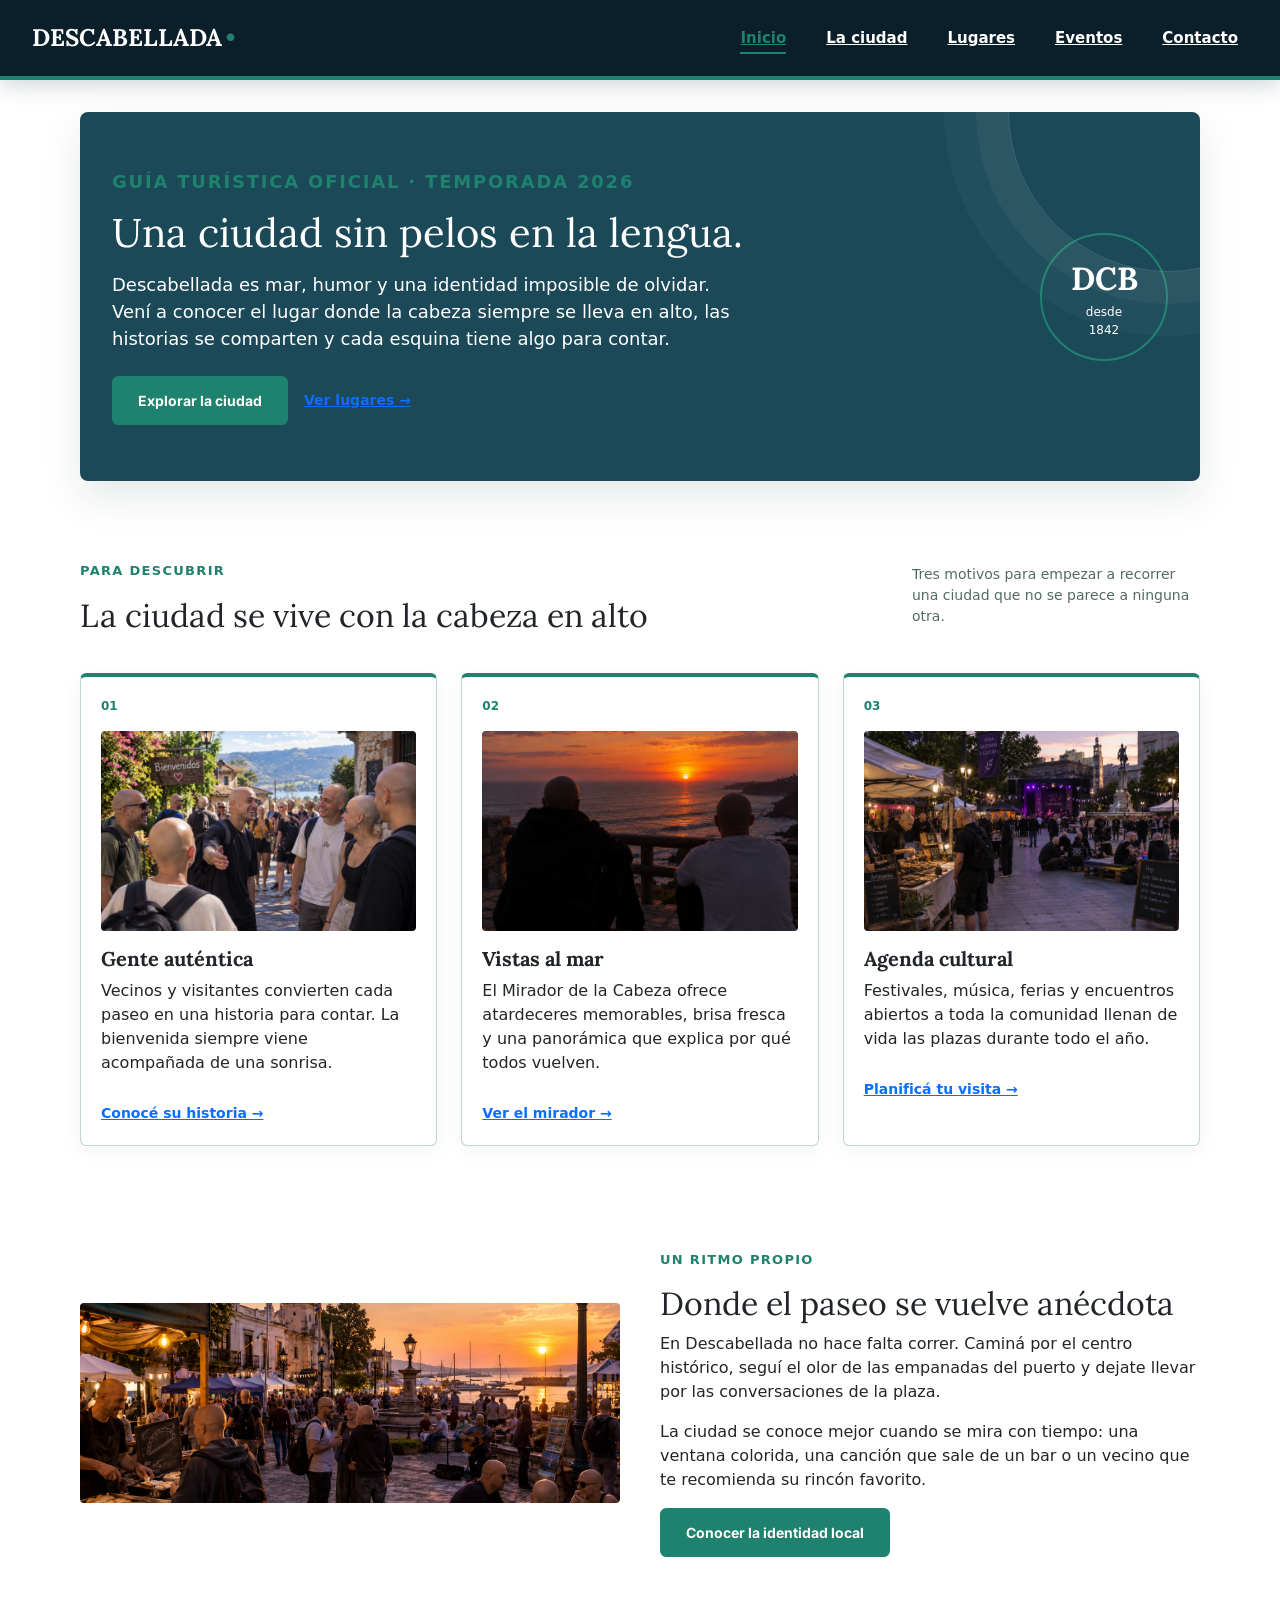
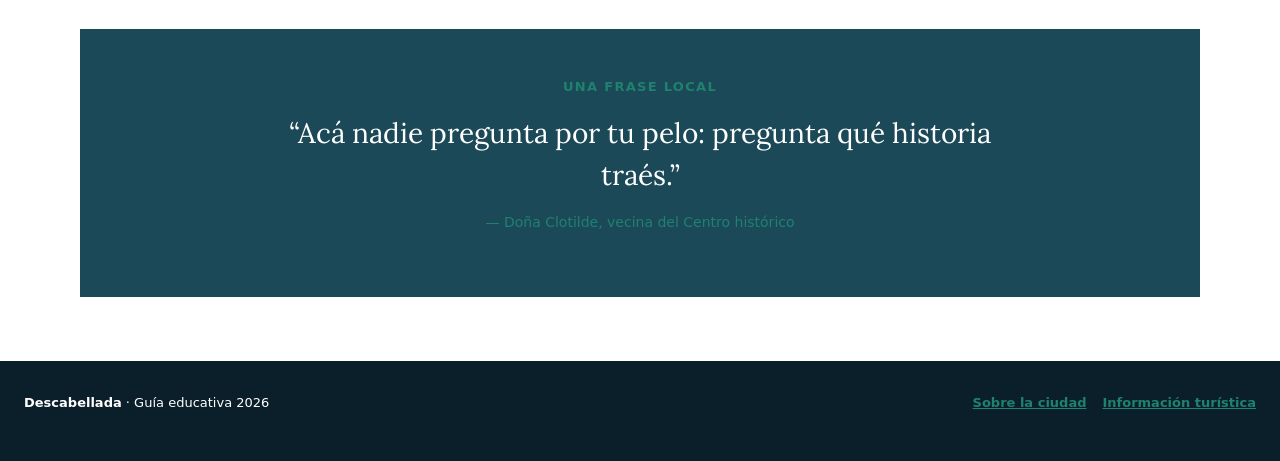
==== commit cc0b11a4: "Add files via upload" ====
--- a/Nueva carpeta (4)/index.html
+++ b/Nueva carpeta (4)/index.html
@@ -9,6 +9,8 @@
     />
     <title>Descabellada | Inicio</title>
     <link rel="stylesheet" href="./CSS/styles.css" />
+    <link href="https://cdn.jsdelivr.net/npm/bootstrap@5.3.3/dist/css/bootstrap.min.css" rel="stylesheet" integrity="sha384-QWTKZyjpPEjISv5WaRU9OFeRpok6YctnYmDr5pNlyT2bRjXh0JMhjY6hW+ALEwIH" crossorigin="anonymous" />
+    <link rel="stylesheet" href="./CSS/bootstrap-overrides.css" />
     <link rel="preconnect" href="https://fonts.googleapis.com">
     <link rel="preconnect" href="https://fonts.gstatic.com" crossorigin>
     <link href="https://fonts.googleapis.com/css2?family=Lora:ital,wght@0,400..700;1,400..700&display=swap" rel="stylesheet">
@@ -20,7 +22,7 @@
     <header>
       <a class="brand" href="index.html">DESCABELLADA<span>•</span></a>
       <nav aria-label="Navegación principal">
-        <a class="active" href="index.html">Inicio</a
+        <a class="active" aria-current="page" href="index.html">Inicio</a
         ><a href="ciudad.html">La ciudad</a><a href="lugares.html">Lugares</a><a href="eventos.html">Eventos</a
         ><a href="contacto.html">Contacto</a>
       </nav>
@@ -135,5 +137,7 @@
         ><a href="contacto.html">Información turística</a>
       </div>
     </footer>
+      <script src="https://cdn.jsdelivr.net/npm/bootstrap@5.3.3/dist/js/bootstrap.bundle.min.js" integrity="sha384-YvpcrYf0tY3lHB60NNkmXc5s9fDVZLESaAA55NDzOxhy9GkcIdslK1eN7N6jIeHz" crossorigin="anonymous"></script>
+    <script src="./JS/script.js"></script>
   </body>
 </html>
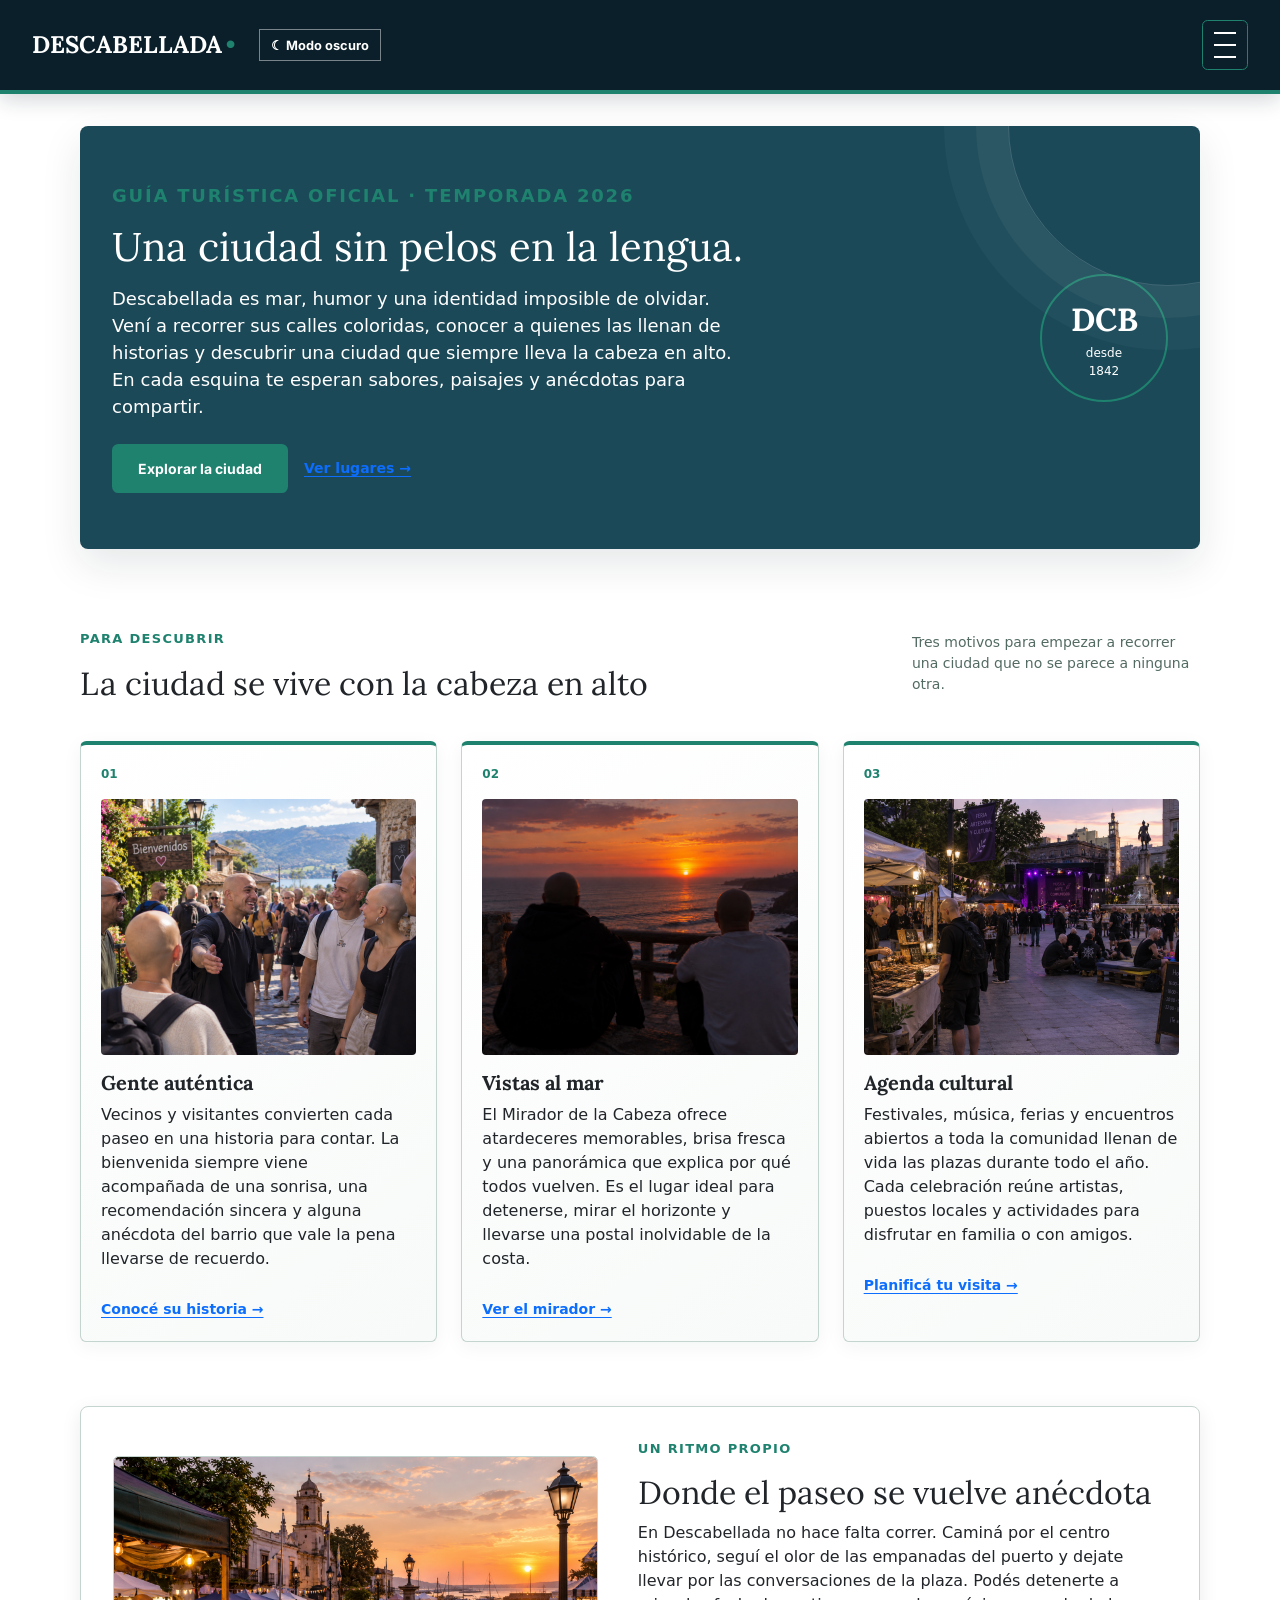
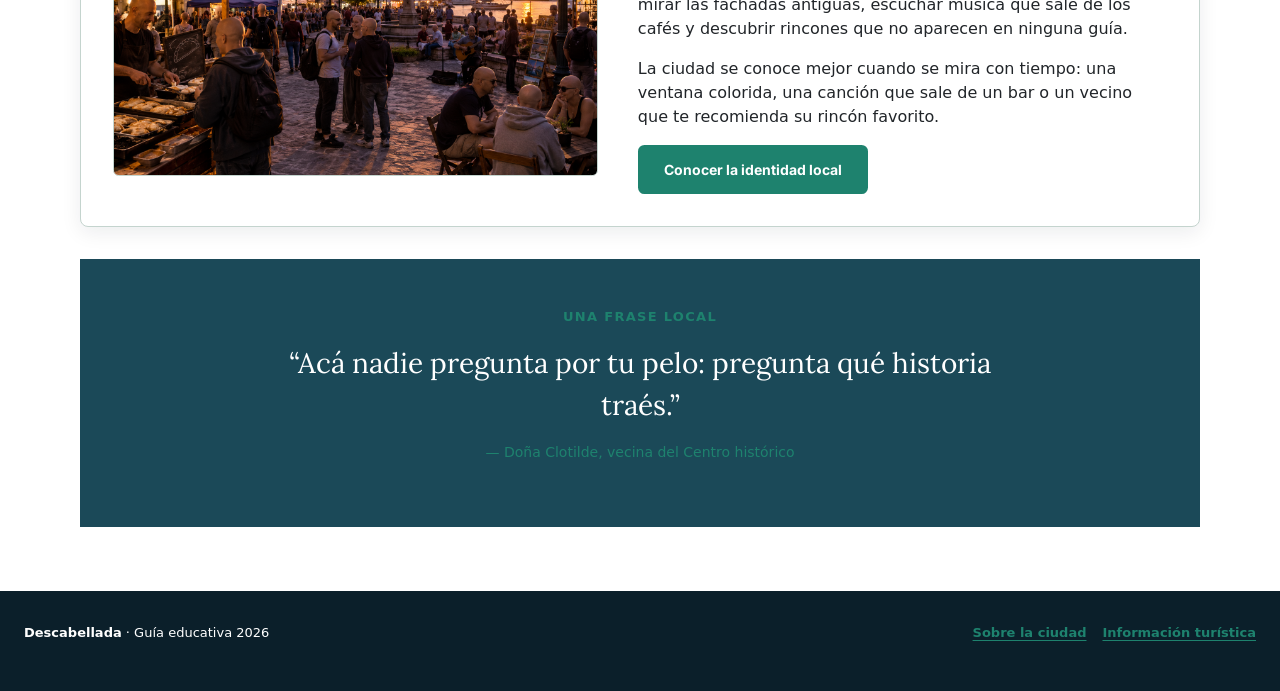
==== commit 1efb7dff: "Add files via upload" ====
--- a/Nueva carpeta (4)/index.html
+++ b/Nueva carpeta (4)/index.html
@@ -5,7 +5,7 @@
     <meta name="viewport" content="width=device-width, initial-scale=1.0" />
     <meta
       name="description"
-      content="Guía turística de Descabellada: una ciudad costera con humor, mar y mucha personalidad."
+      content="Guía turística de Descabellada: descubrí sus playas, barrios históricos, gastronomía, eventos culturales y lugares imperdibles en esta ciudad costera llena de humor y personalidad."
     />
     <title>Descabellada | Inicio</title>
     <link rel="stylesheet" href="./CSS/styles.css" />
@@ -34,8 +34,10 @@
           <h1>Una ciudad sin pelos en la lengua.</h1>
           <p>
             Descabellada es mar, humor y una identidad imposible de olvidar.
-            Vení a conocer el lugar donde la cabeza siempre se lleva en alto,
-            las historias se comparten y cada esquina tiene algo para contar.
+            Vení a recorrer sus calles coloridas, conocer a quienes las llenan
+            de historias y descubrir una ciudad que siempre lleva la cabeza en
+            alto. En cada esquina te esperan sabores, paisajes y anécdotas para
+            compartir.
           </p>
           <div class="hero-actions">
             <a class="button" href="#destacados">Explorar la ciudad</a
@@ -67,7 +69,9 @@
             <h3>Gente auténtica</h3>
             <p>
               Vecinos y visitantes convierten cada paseo en una historia para
-              contar. La bienvenida siempre viene acompañada de una sonrisa.
+              contar. La bienvenida siempre viene acompañada de una sonrisa,
+              una recomendación sincera y alguna anécdota del barrio que vale
+              la pena llevarse de recuerdo.
             </p>
             <a class="card-link" href="ciudad.html">Conocé su historia →</a>
           </article>
@@ -80,7 +84,9 @@
             <h3>Vistas al mar</h3>
             <p>
               El Mirador de la Cabeza ofrece atardeceres memorables, brisa
-              fresca y una panorámica que explica por qué todos vuelven.
+              fresca y una panorámica que explica por qué todos vuelven. Es el
+              lugar ideal para detenerse, mirar el horizonte y llevarse una
+              postal inolvidable de la costa.
             </p>
             <a class="card-link" href="lugares.html">Ver el mirador →</a>
           </article>
@@ -93,7 +99,9 @@
             <h3>Agenda cultural</h3>
             <p>
               Festivales, música, ferias y encuentros abiertos a toda la
-              comunidad llenan de vida las plazas durante todo el año.
+              comunidad llenan de vida las plazas durante todo el año. Cada
+              celebración reúne artistas, puestos locales y actividades para
+              disfrutar en familia o con amigos.
             </p>
             <a class="card-link" href="contacto.html">Planificá tu visita →</a>
           </article>
@@ -112,7 +120,9 @@
           <p>
             En Descabellada no hace falta correr. Caminá por el centro
             histórico, seguí el olor de las empanadas del puerto y dejate llevar
-            por las conversaciones de la plaza.
+            por las conversaciones de la plaza. Podés detenerte a mirar las
+            fachadas antiguas, escuchar música que sale de los cafés y descubrir
+            rincones que no aparecen en ninguna guía.
           </p>
           <p>
             La ciudad se conoce mejor cuando se mira con tiempo: una ventana
--- a/Nueva carpeta (4)/CSS/styles.css
+++ b/Nueva carpeta (4)/CSS/styles.css
@@ -12,6 +12,15 @@
   --color-texto: #1a2421;
   --color-texto-claro: #ffffff;
   --color-muted: #536b63;
+  --color-superficie-suave: #e8efec;
+  --color-acento-hover: #176b5c;
+  --color-focus: #0d6b5b;
+  --color-fondo-oscuro: #000000;
+  --color-superficie-oscura: #050505;
+  --color-borde-oscuro: #303030;
+  --color-texto-oscuro: #f5f5f5;
+  --color-muted-oscuro: #bdbdbd;
+  --color-acento-oscuro: #e5e5e5;
 
   
   --fuente-principal: 'Inter', Arial, sans-serif;
@@ -36,13 +45,22 @@
   color: var(--color-texto);
   font-family: var(--fuente-principal);
   line-height: 1.6;
+  transition: background-color .22s ease, color .22s ease;
 }
 
 a {
   color: var(--color-acento);
   font-weight: 700;
   text-decoration: none;
-}
+  text-underline-offset: .2em;
+}
+
+a:focus-visible, button:focus-visible, input:focus-visible, select:focus-visible, textarea:focus-visible {
+  outline: 3px solid var(--color-focus);
+  outline-offset: 3px;
+}
+
+::selection { background: var(--color-secundario); color: var(--color-texto-claro); }
 
 /* 
    ENCABEZADO Y NAVEGACIÓN (Flexbox)
@@ -516,4 +534,47 @@
 
 footer a:hover {
   text-decoration: underline;
-}+}
+
+body.dark-mode { --color-fondo:var(--color-fondo-oscuro); --color-tarjeta:var(--color-superficie-oscura); --color-secundario:#080808; --color-acento:var(--color-acento-oscuro); --color-borde:var(--color-borde-oscuro); --color-texto:var(--color-texto-oscuro); --color-muted:var(--color-muted-oscuro); --color-focus:#ffffff; color-scheme:dark; }
+body, article, .facts, .contact-card, .aura-form, .gallery-strip span, .callout, .aura-section, input, select, textarea { transition: background-color 220ms ease, color 220ms ease, border-color 220ms ease; }
+header { position:relative; }
+.navigation-drawer { align-items:stretch; background:var(--color-primario); border:1px solid var(--color-acento); display:flex; flex-direction:column; gap:.75rem; max-height:0; opacity:0; overflow:hidden; padding:0 1rem; position:absolute; right:1rem; top:calc(100% + .5rem); transition:max-height 220ms ease, opacity 220ms ease, padding 220ms ease; width:min(18rem, calc(100vw - 2rem)); z-index:10; }
+.navigation-drawer.is-open { max-height:28rem; opacity:1; padding:1rem; }
+.navigation-drawer nav { flex-direction:column; gap:.35rem; }
+.navigation-drawer nav a { display:block; }
+.nav-toggle { align-items:center; background:transparent; border:1px solid rgba(255,255,255,.55); cursor:pointer; display:flex; flex-direction:column; gap:4px; margin-left:auto; padding:.6rem; }
+.nav-toggle span { background:var(--color-texto-claro); display:block; height:2px; width:1.25rem; }
+.theme-toggle { align-items:center; background:transparent; border:1px solid rgba(255,255,255,.45); color:var(--color-texto-claro); cursor:pointer; display:inline-flex; font:700 .8rem var(--fuente-principal); gap:.5rem; justify-content:center; padding:.45rem .7rem; width:auto; }
+.theme-toggle:hover { border-color:var(--color-acento); color:var(--color-acento); }
+body.dark-mode header, body.dark-mode footer, body.dark-mode .hero, body.dark-mode .quote-section, body.dark-mode .visit-tip, body.dark-mode .callout, body.dark-mode .aura-section, body.dark-mode .navigation-drawer { background-color:#000000; }
+body.dark-mode article, body.dark-mode .facts, body.dark-mode .contact-card, body.dark-mode .aura-form, body.dark-mode .gallery-strip span { background-color:#050505; }
+body.dark-mode .aura-form input, body.dark-mode .aura-form select, body.dark-mode .aura-form textarea { background-color:#000000; color:var(--color-texto); }
+body.dark-mode p, body.dark-mode li, body.dark-mode dt, body.dark-mode dd, body.dark-mode label, body.dark-mode address { color:var(--color-texto); }
+body.dark-mode h1, body.dark-mode h2, body.dark-mode h3, body.dark-mode blockquote { color:var(--color-texto-oscuro); }
+body.dark-mode .section-note, body.dark-mode .faq-grid p, body.dark-mode .contact-list strong { color:var(--color-muted-oscuro); }
+body.dark-mode .eyebrow, body.dark-mode .card-number, body.dark-mode .quote-author { color:#f5f5f5; }
+body.dark-mode .tag { background:#111111; border-color:#666666; color:#ffffff; }
+body.dark-mode .brand span { color:#bdbdbd; }
+body.dark-mode .facts, body.dark-mode article, body.dark-mode .contact-card, body.dark-mode .aura-form { background-color:var(--color-superficie-oscura); }
+body.dark-mode .tag, body.dark-mode input, body.dark-mode select, body.dark-mode textarea { color-scheme:dark; }
+
+@media (prefers-reduced-motion: reduce) {
+  *, *::before, *::after { scroll-behavior:auto !important; transition-duration:.01ms !important; animation-duration:.01ms !important; }
+}
+body.dark-mode .hero p, body.dark-mode .hero h1, body.dark-mode .quote-section blockquote, body.dark-mode .visit-tip h2, body.dark-mode .visit-tip p { color:#fff; }
+body.dark-mode a { color:#ffffff; text-decoration-thickness:2px; }
+body.dark-mode a:hover { color:#bdbdbd; }
+body.dark-mode .button, body.dark-mode .visit-tip .button { background-color:#151515; border-color:#303030; color:#fff; }
+body.dark-mode .button:hover, body.dark-mode .visit-tip .button:hover { background-color:#000000; border-color:#606060; }
+body.dark-mode .hero::after { display:none; }
+@media (max-width:48rem) {
+  header { align-items:center; }
+  .nav-toggle { align-items:center; background:transparent; border:1px solid rgba(255,255,255,.55); cursor:pointer; display:flex; flex-direction:column; gap:4px; margin-left:auto; padding:.6rem; }
+  .nav-toggle span { background:var(--color-texto-claro); display:block; height:2px; width:1.25rem; }
+  .navigation-drawer { align-items:stretch; background:var(--color-primario); border:1px solid var(--color-acento); flex-direction:column; gap:.75rem; max-height:0; opacity:0; overflow:hidden; padding:0 1rem; position:absolute; right:1rem; top:calc(100% + .5rem); transition:max-height 220ms ease, opacity 220ms ease, padding 220ms ease; width:min(18rem, calc(100vw - 2rem)); z-index:10; }
+  .navigation-drawer.is-open { max-height:28rem; opacity:1; padding:1rem; }
+  .navigation-drawer nav { flex-direction:column; gap:.35rem; }
+  .navigation-drawer nav a { display:block; }
+  .theme-toggle { justify-content:center; width:100%; }
+}
